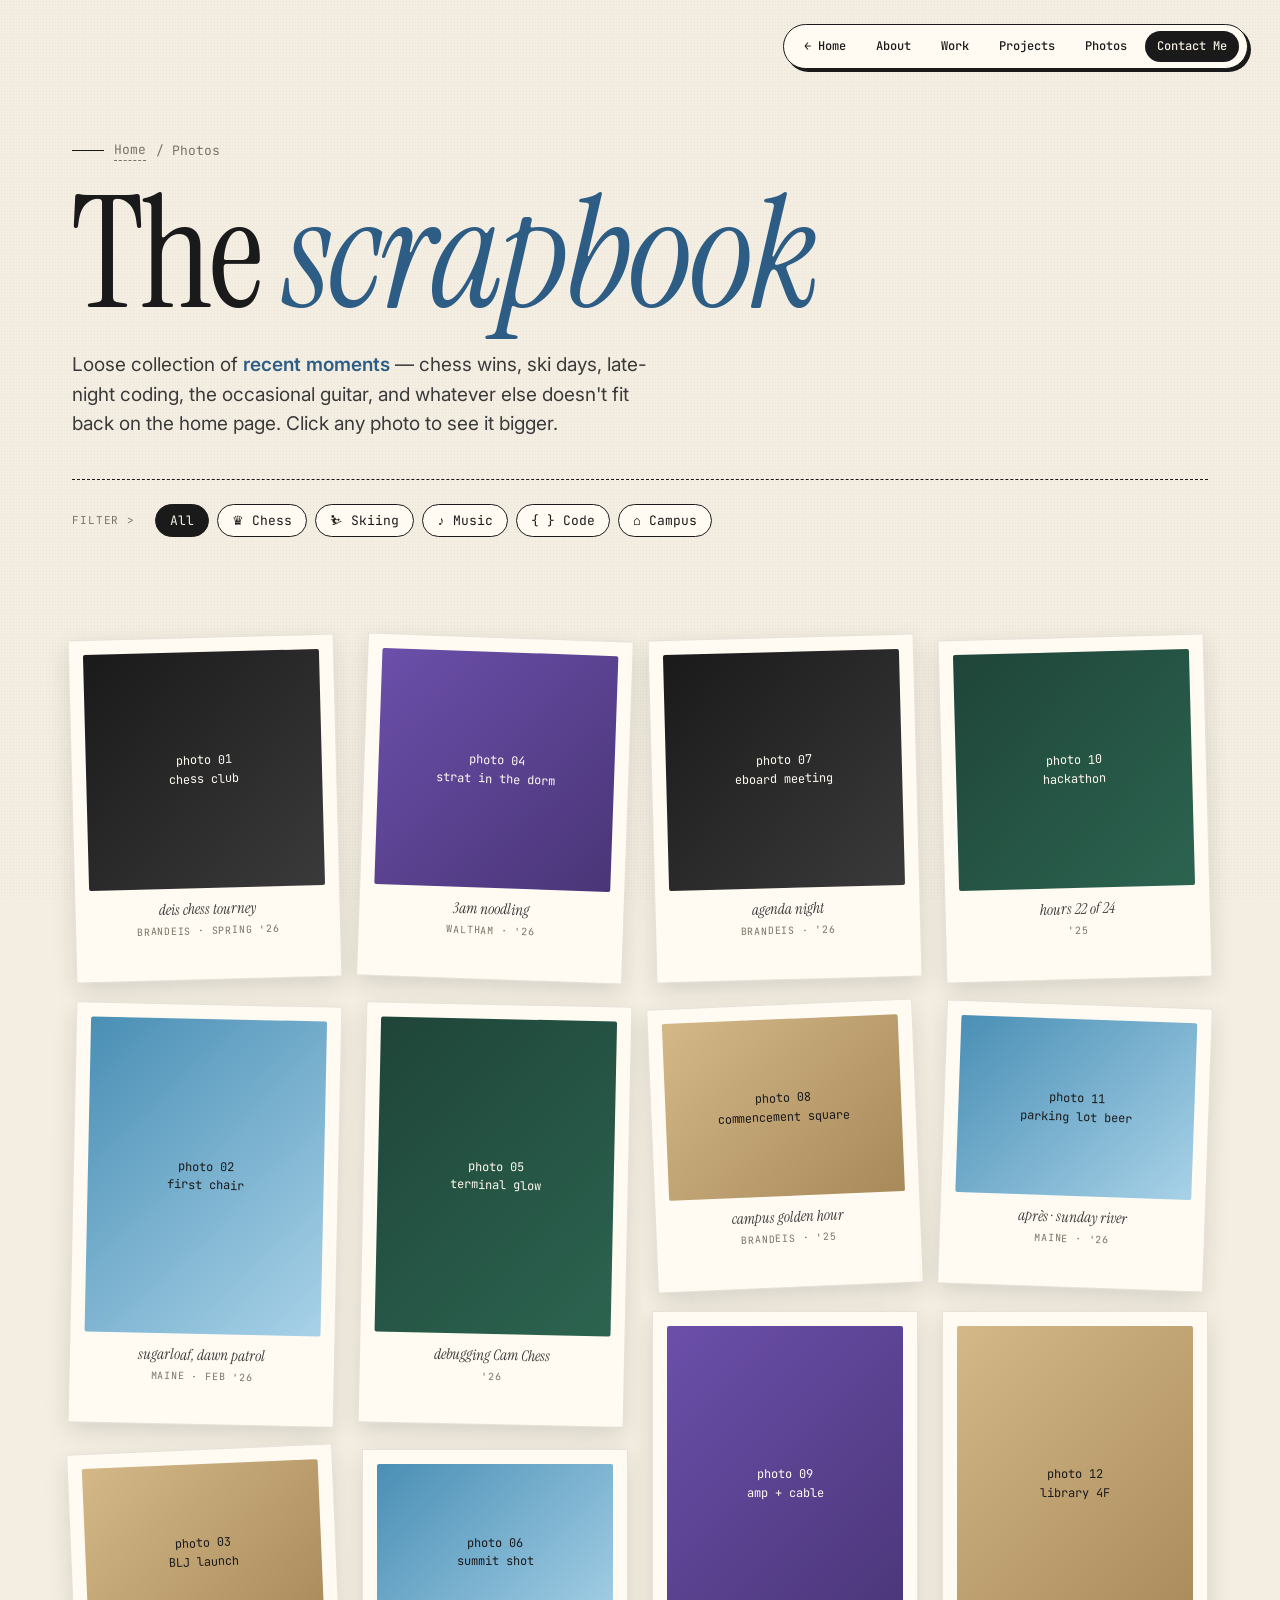
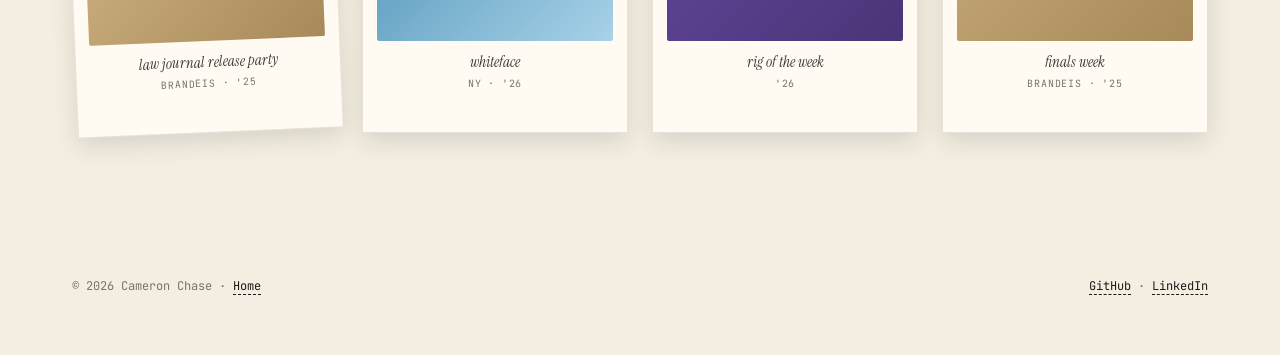
==== photos.html @ 425daadf "Background Changes" ====
<!DOCTYPE html>
<html lang="en">
<head>
<meta charset="UTF-8">
<meta name="viewport" content="width=device-width, initial-scale=1.0">
<title>Cameron Chase's Photos</title>
<meta name="description" content="A scrapbook of recent moments — chess, skiing, music, code, and campus life.">
<meta name="author" content="Cameron Chase">
<link rel="icon" type="image/x-icon" href="./images/favicon.ico">
<link rel="preconnect" href="https://fonts.googleapis.com">
<link rel="preconnect" href="https://fonts.gstatic.com" crossorigin>
<link href="https://fonts.googleapis.com/css2?family=Instrument+Serif:ital@0;1&family=Inter:wght@400;500;600;700&family=JetBrains+Mono:wght@400;500;600&display=swap" rel="stylesheet">
<style>
  :root{
    --cream:#F4EEE2;
    --cream-2:#EAE2D2;
    --ink:#1A1A1A;
    --ink-soft:#3a3a3a;
    --muted:#7a7368;
    --rust:#2D5D85;
    --rust-soft:#7AB5D8;
    --sky:#A8D2E8;
    --sky-soft:#D6EAF4;
    --sky-deep:#4A8FB5;
    --paper:#FFFBF2;
  }
  *{box-sizing:border-box;margin:0;padding:0}
  html{scroll-behavior:smooth}
  body{
    background:var(--cream);
    color:var(--ink);
    font-family:'Inter',system-ui,-apple-system,sans-serif;
    font-size:17px;line-height:1.55;
    overflow-x:hidden;min-height:100vh;
  }
  body::before{
    content:"";position:fixed;inset:0;pointer-events:none;z-index:0;
    background-image:radial-gradient(rgba(0,0,0,0.04) 1px,transparent 1px);
    background-size:3px 3px;mix-blend-mode:multiply;
  }
  .container{max-width:1200px;margin:0 auto;padding:0 32px;position:relative;z-index:1}

  /* ── NAV (matches home) ── */
  nav{
    position:fixed;top:24px;right:32px;z-index:50;
    display:flex;gap:6px;align-items:center;
    background:var(--paper);
    border:1.5px solid var(--ink);
    border-radius:999px;
    padding:6px 8px;
    box-shadow:3px 3px 0 var(--ink);
    font-family:'JetBrains Mono',monospace;
    font-size:12px;font-weight:500;
  }
  nav a{
    color:var(--ink);text-decoration:none;
    padding:6px 12px;border-radius:999px;
    transition:background .15s,color .15s;
  }
  nav a:hover{background:var(--cream-2)}
  nav a.active{background:var(--sky);color:var(--ink)}
  nav a.cta{background:var(--ink);color:var(--cream)}
  nav a.cta:hover{background:var(--rust);color:var(--paper)}
  @media (max-width:600px){
    nav{padding:4px 6px;font-size:11px}
    nav a{padding:6px 10px}
    nav a.hide-sm{display:none}
  }

  /* ── HERO ── */
  .hero{
    padding:140px 0 40px;position:relative;
  }
  .crumb{
    font-family:'JetBrains Mono',monospace;font-size:13px;
    color:var(--muted);margin-bottom:24px;
    display:flex;align-items:center;gap:10px;
  }
  .crumb::before{content:"";width:32px;height:1.5px;background:var(--ink)}
  .crumb a{color:var(--muted);text-decoration:none;border-bottom:1px dashed var(--muted)}
  .crumb a:hover{color:var(--rust);border-color:var(--rust)}

  h1.title{
    font-family:'Instrument Serif',serif;font-weight:400;
    font-size:clamp(64px,12vw,160px);line-height:.92;
    letter-spacing:-.02em;margin-bottom:24px;
  }
  h1.title em{font-style:italic;color:var(--rust)}
  h1.title .blue{color:var(--sky-deep);font-style:italic}

  .lede{
    font-size:19px;color:var(--ink-soft);
    max-width:600px;margin-bottom:40px;line-height:1.55;
  }
  .lede em{color:var(--rust);font-style:normal;font-weight:600}

  /* hand-drawn underline under "scrapbook" */
  .squiggle{
    position:absolute;width:280px;height:14px;color:var(--sky-deep);
    margin-top:-4px;display:block;opacity:.85;
  }

  /* ── FILTERS ── */
  .filters{
    display:flex;flex-wrap:wrap;gap:8px;
    padding:16px 0 60px;
    border-top:1px dashed var(--ink);
    margin-top:30px;padding-top:24px;
    align-items:center;
  }
  .filters .lbl{
    font-family:'JetBrains Mono',monospace;font-size:11px;
    color:var(--muted);text-transform:uppercase;letter-spacing:.08em;
    margin-right:12px;
  }
  .filter{
    font-family:'JetBrains Mono',monospace;font-size:13px;
    background:var(--paper);border:1.5px solid var(--ink);
    padding:7px 14px;border-radius:999px;
    cursor:pointer;color:var(--ink);
    transition:background .15s,color .15s,transform .1s;
  }
  .filter:hover{background:var(--cream-2)}
  .filter.active{background:var(--ink);color:var(--cream)}
  .filter[data-cat="chess"].active{background:var(--rust);border-color:var(--rust);color:var(--paper)}
  .filter[data-cat="ski"].active{background:var(--sky-deep);border-color:var(--sky-deep);color:var(--paper)}
  .filter[data-cat="music"].active{background:#6B4FAA;border-color:#6B4FAA;color:var(--paper)}
  .filter[data-cat="code"].active{background:#1F4538;border-color:#1F4538;color:var(--paper)}
  .filter[data-cat="campus"].active{background:#A8895A;border-color:#A8895A;color:var(--paper)}

  /* ── GALLERY ── */
  .gallery{
    column-count:4;column-gap:24px;
    padding:0 0 80px;
  }
  @media (max-width:1100px){.gallery{column-count:3}}
  @media (max-width:780px){.gallery{column-count:2}}
  @media (max-width:520px){.gallery{column-count:1}}

  .polaroid{
    background:var(--paper);
    padding:14px 14px 40px;
    border:1px solid rgba(0,0,0,.1);
    box-shadow:0 8px 24px rgba(0,0,0,.12);
    margin:0 0 24px;
    break-inside:avoid;
    position:relative;
    cursor:zoom-in;
    transition:transform .25s,box-shadow .25s,opacity .25s;
    display:inline-block;width:100%;
  }
  .polaroid:nth-child(3n+1){transform:rotate(-1.5deg)}
  .polaroid:nth-child(3n+2){transform:rotate(1.2deg)}
  .polaroid:nth-child(5n+3){transform:rotate(-2.4deg)}
  .polaroid:nth-child(7n+4){transform:rotate(2deg)}
  .polaroid:hover{transform:scale(1.04) rotate(0deg)!important;z-index:5;box-shadow:0 16px 40px rgba(0,0,0,.22)}

  .polaroid .ph{
    width:100%;display:flex;align-items:center;justify-content:center;
    color:var(--paper);
    font-family:'JetBrains Mono',monospace;font-size:12px;
    text-align:center;padding:14px;border-radius:2px;
  }
  /* placeholder gradients per category */
  .polaroid[data-cat="chess"] .ph{background:linear-gradient(135deg,#1a1a1a,#3a3a3a);}
  .polaroid[data-cat="ski"] .ph{background:linear-gradient(135deg,var(--sky-deep),var(--sky));color:var(--ink)}
  .polaroid[data-cat="music"] .ph{background:linear-gradient(135deg,#6B4FAA,#4A3577);}
  .polaroid[data-cat="code"] .ph{background:linear-gradient(135deg,#1F4538,#2c6450);}
  .polaroid[data-cat="campus"] .ph{background:linear-gradient(135deg,#D4B888,#A8895A);color:var(--ink)}

  /* aspect ratios mixed for variety */
  .polaroid.tall .ph{aspect-ratio:3/4}
  .polaroid.square .ph{aspect-ratio:1/1}
  .polaroid.wide .ph{aspect-ratio:4/3}

  .polaroid .caption{
    font-family:'Instrument Serif',serif;font-style:italic;
    font-size:15px;text-align:center;margin-top:10px;color:var(--ink-soft);
  }
  .polaroid .meta{
    font-family:'JetBrains Mono',monospace;font-size:10px;
    color:var(--muted);text-align:center;margin-top:2px;
    text-transform:uppercase;letter-spacing:.08em;
  }
  .polaroid.hidden{display:none}

  /* ── LIGHTBOX ── */
  .lightbox{
    position:fixed;inset:0;background:rgba(20,20,20,.85);
    display:none;align-items:center;justify-content:center;
    z-index:100;padding:40px;cursor:zoom-out;
    backdrop-filter:blur(6px);
  }
  .lightbox.show{display:flex}
  .lightbox .frame{
    background:var(--paper);
    padding:24px 24px 60px;
    max-width:680px;width:100%;
    box-shadow:0 24px 80px rgba(0,0,0,.5);
    transform:rotate(-1deg);
    animation:pop .25s ease-out;
  }
  @keyframes pop{from{transform:rotate(-3deg) scale(.8);opacity:0}to{transform:rotate(-1deg) scale(1);opacity:1}}
  .lightbox .ph{
    width:100%;aspect-ratio:4/3;
    display:flex;align-items:center;justify-content:center;
    color:var(--paper);font-family:'JetBrains Mono',monospace;
    font-size:14px;text-align:center;
  }
  .lightbox .caption{
    font-family:'Instrument Serif',serif;font-style:italic;
    font-size:22px;text-align:center;margin-top:18px;color:var(--ink);
  }
  .lightbox .close{
    position:fixed;top:24px;right:32px;
    background:var(--paper);color:var(--ink);
    border:1.5px solid var(--ink);border-radius:999px;
    width:44px;height:44px;display:flex;align-items:center;justify-content:center;
    cursor:pointer;font-size:18px;
  }

  /* ── EMPTY STATE ── */
  .empty{
    text-align:center;padding:80px 20px;color:var(--muted);
    font-family:'JetBrains Mono',monospace;font-size:14px;
    display:none;
  }
  .empty.show{display:block}

  /* ── FOOTER ── */
  footer{
    padding:40px 0 60px;
    font-family:'JetBrains Mono',monospace;
    font-size:12px;color:var(--muted);
  }
  footer .row{display:flex;justify-content:space-between;flex-wrap:wrap;gap:20px}
  footer a{color:var(--ink);text-decoration:none;border-bottom:1px dashed var(--ink)}
  footer a:hover{color:var(--rust);border-color:var(--rust)}
</style>
</head>
<body>

<nav>
  <a href="index.html" class="hide-sm">← Home</a>
  <a href="#about" class="hide-sm">About</a>
  <a href="#work" class="hide-sm">Work</a>
  <a href="#projects">Projects</a>
  <a href="photos.html" class="hide-sm">Photos</a>
  <a href="#contact" class="cta">Contact Me</a>
</nav>

<header class="hero">
  <div class="container">
    <div class="crumb"><a href="index.html">Home</a> / Photos</div>
    <h1 class="title">
      The <em>scrapbook</em>
    </h1>
    <p class="lede">
      Loose collection of <em>recent moments</em> — chess wins, ski days,
      late-night coding, the occasional guitar, and whatever else doesn't fit
      back on the home page. Click any photo to see it bigger.
    </p>

    <div class="filters">
      <span class="lbl">Filter ></span>
      <button class="filter active" data-cat="all">All</button>
      <button class="filter" data-cat="chess">♛ Chess</button>
      <button class="filter" data-cat="ski">⛷ Skiing</button>
      <button class="filter" data-cat="music">♪ Music</button>
      <button class="filter" data-cat="code">{ } Code</button>
      <button class="filter" data-cat="campus">⌂ Campus</button>
    </div>
  </div>
</header>

<div class="container">
  <div class="gallery" id="gallery">
    <!-- placeholder polaroids — swap .ph divs for <img src="..."> when you have real photos -->
    <figure class="polaroid square" data-cat="chess">
      <div class="ph">photo 01<br>chess club</div>
      <div class="caption">deis chess tourney</div>
      <div class="meta">brandeis · spring '26</div>
    </figure>
    <figure class="polaroid tall" data-cat="ski">
      <div class="ph">photo 02<br>first chair</div>
      <div class="caption">sugarloaf, dawn patrol</div>
      <div class="meta">maine · feb '26</div>
    </figure>
    <figure class="polaroid wide" data-cat="campus">
      <div class="ph">photo 03<br>BLJ launch</div>
      <div class="caption">law journal release party</div>
      <div class="meta">brandeis · '25</div>
    </figure>
    <figure class="polaroid square" data-cat="music">
      <div class="ph">photo 04<br>strat in the dorm</div>
      <div class="caption">3am noodling</div>
      <div class="meta">waltham · '26</div>
    </figure>
    <figure class="polaroid tall" data-cat="code">
      <div class="ph">photo 05<br>terminal glow</div>
      <div class="caption">debugging Cam Chess</div>
      <div class="meta">'26</div>
    </figure>
    <figure class="polaroid wide" data-cat="ski">
      <div class="ph">photo 06<br>summit shot</div>
      <div class="caption">whiteface</div>
      <div class="meta">NY · '26</div>
    </figure>
    <figure class="polaroid square" data-cat="chess">
      <div class="ph">photo 07<br>eboard meeting</div>
      <div class="caption">agenda night</div>
      <div class="meta">brandeis · '26</div>
    </figure>
    <figure class="polaroid wide" data-cat="campus">
      <div class="ph">photo 08<br>commencement square</div>
      <div class="caption">campus golden hour</div>
      <div class="meta">brandeis · '25</div>
    </figure>
    <figure class="polaroid tall" data-cat="music">
      <div class="ph">photo 09<br>amp + cable</div>
      <div class="caption">rig of the week</div>
      <div class="meta">'26</div>
    </figure>
    <figure class="polaroid square" data-cat="code">
      <div class="ph">photo 10<br>hackathon</div>
      <div class="caption">hours 22 of 24</div>
      <div class="meta">'25</div>
    </figure>
    <figure class="polaroid wide" data-cat="ski">
      <div class="ph">photo 11<br>parking lot beer</div>
      <div class="caption">après · sunday river</div>
      <div class="meta">maine · '26</div>
    </figure>
    <figure class="polaroid tall" data-cat="campus">
      <div class="ph">photo 12<br>library 4F</div>
      <div class="caption">finals week</div>
      <div class="meta">brandeis · '25</div>
    </figure>
  </div>

  <div class="empty" id="empty">no photos in this filter — yet.</div>
</div>

<div class="lightbox" id="lightbox">
  <div class="frame" id="frame">
    <div class="ph" id="lb-ph"></div>
    <div class="caption" id="lb-cap"></div>
  </div>
  <div class="close" id="close">×</div>
</div>

<footer>
  <div class="container row">
    <span>© 2026 Cameron Chase · <a href="index.html">Home</a></span>
    <span><a href="https://github.com/cameronschase">GitHub</a> · <a href="https://www.linkedin.com/in/cameronschase/">LinkedIn</a></span>
  </div>
</footer>

<script>
  // ── Filter ──
  const filters = document.querySelectorAll('.filter');
  const items = document.querySelectorAll('.polaroid');
  const empty = document.getElementById('empty');

  filters.forEach(btn => {
    btn.addEventListener('click', () => {
      filters.forEach(b => b.classList.remove('active'));
      btn.classList.add('active');
      const cat = btn.dataset.cat;
      let visible = 0;
      items.forEach(it => {
        const show = (cat === 'all' || it.dataset.cat === cat);
        it.classList.toggle('hidden', !show);
        if (show) visible++;
      });
      empty.classList.toggle('show', visible === 0);
    });
  });

  // ── Lightbox ──
  const lb   = document.getElementById('lightbox');
  const lbPh = document.getElementById('lb-ph');
  const lbCap= document.getElementById('lb-cap');
  const close= document.getElementById('close');

  items.forEach(it => {
    it.addEventListener('click', () => {
      const ph  = it.querySelector('.ph');
      const cap = it.querySelector('.caption').textContent;
      const cat = it.dataset.cat;
      // copy the placeholder visual into the lightbox
      lbPh.innerHTML = ph.innerHTML;
      lbPh.style.background = getComputedStyle(ph).background;
      lbPh.style.color      = getComputedStyle(ph).color;
      lbCap.textContent = cap;
      lb.classList.add('show');
    });
  });

  function closeLb(){ lb.classList.remove('show'); }
  lb.addEventListener('click', closeLb);
  close.addEventListener('click', closeLb);
  document.addEventListener('keydown', e => { if (e.key === 'Escape') closeLb(); });
</script>
</body>
</html>
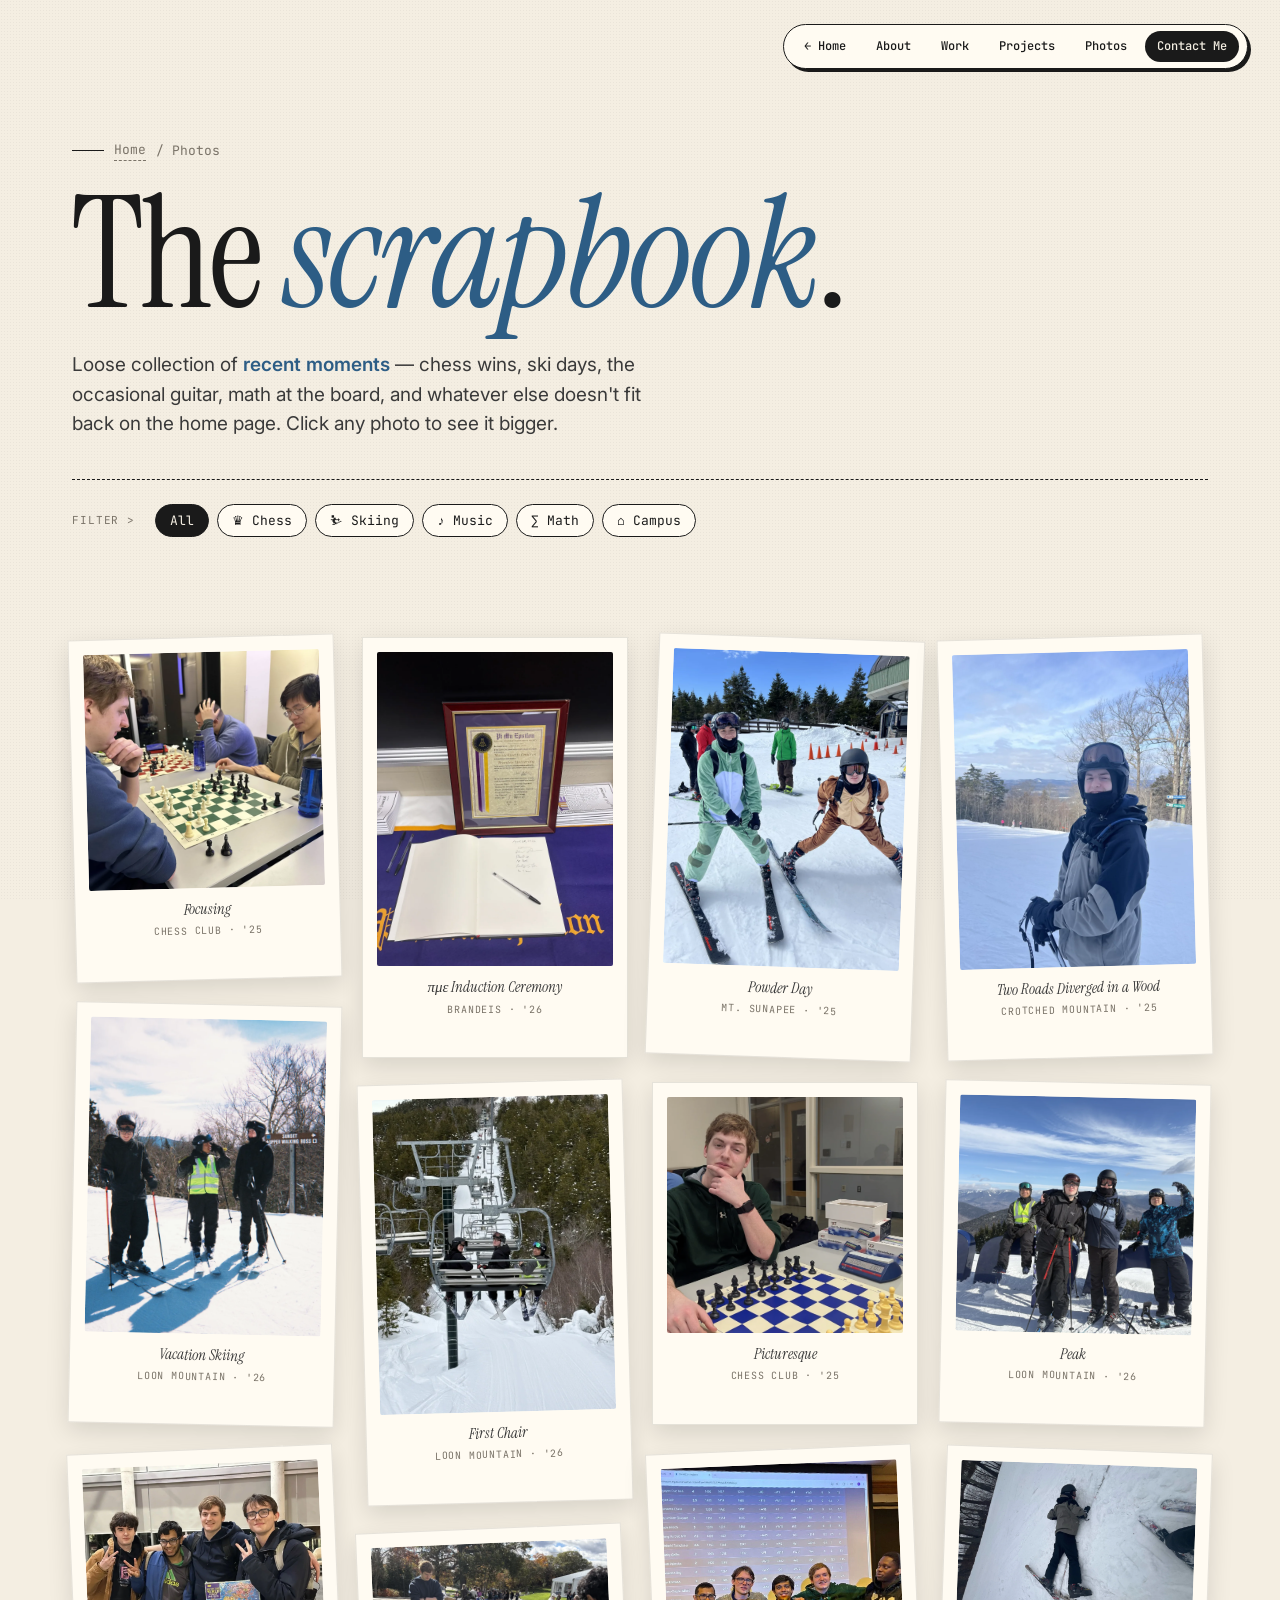
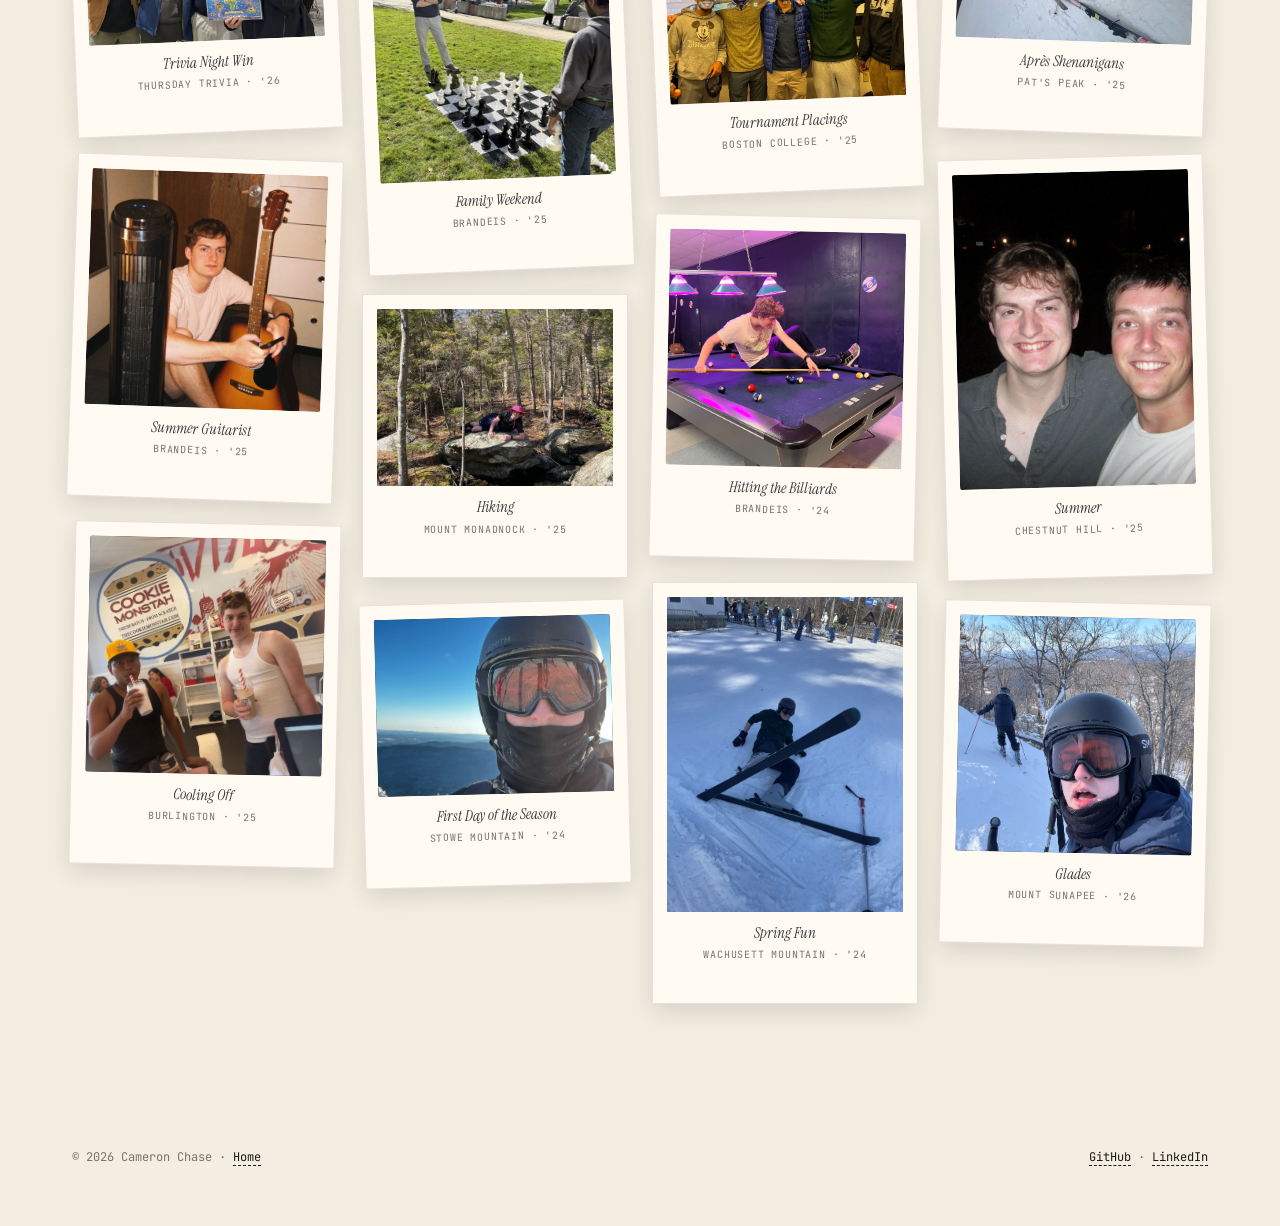
==== commit e67691a4: "Picture Book" ====
--- a/photos.html
+++ b/photos.html
@@ -4,244 +4,18 @@
 <meta charset="UTF-8">
 <meta name="viewport" content="width=device-width, initial-scale=1.0">
 <title>Cameron Chase's Photos</title>
-<meta name="description" content="A scrapbook of recent moments — chess, skiing, music, code, and campus life.">
+<meta name="description" content="A scrapbook of recent moments — chess, skiing, music, math, and campus life.">
 <meta name="author" content="Cameron Chase">
 <link rel="icon" type="image/x-icon" href="./images/favicon.ico">
 <link rel="preconnect" href="https://fonts.googleapis.com">
 <link rel="preconnect" href="https://fonts.gstatic.com" crossorigin>
 <link href="https://fonts.googleapis.com/css2?family=Instrument+Serif:ital@0;1&family=Inter:wght@400;500;600;700&family=JetBrains+Mono:wght@400;500;600&display=swap" rel="stylesheet">
-<style>
-  :root{
-    --cream:#F4EEE2;
-    --cream-2:#EAE2D2;
-    --ink:#1A1A1A;
-    --ink-soft:#3a3a3a;
-    --muted:#7a7368;
-    --rust:#2D5D85;
-    --rust-soft:#7AB5D8;
-    --sky:#A8D2E8;
-    --sky-soft:#D6EAF4;
-    --sky-deep:#4A8FB5;
-    --paper:#FFFBF2;
-  }
-  *{box-sizing:border-box;margin:0;padding:0}
-  html{scroll-behavior:smooth}
-  body{
-    background:var(--cream);
-    color:var(--ink);
-    font-family:'Inter',system-ui,-apple-system,sans-serif;
-    font-size:17px;line-height:1.55;
-    overflow-x:hidden;min-height:100vh;
-  }
-  body::before{
-    content:"";position:fixed;inset:0;pointer-events:none;z-index:0;
-    background-image:radial-gradient(rgba(0,0,0,0.04) 1px,transparent 1px);
-    background-size:3px 3px;mix-blend-mode:multiply;
-  }
-  .container{max-width:1200px;margin:0 auto;padding:0 32px;position:relative;z-index:1}
-
-  /* ── NAV (matches home) ── */
-  nav{
-    position:fixed;top:24px;right:32px;z-index:50;
-    display:flex;gap:6px;align-items:center;
-    background:var(--paper);
-    border:1.5px solid var(--ink);
-    border-radius:999px;
-    padding:6px 8px;
-    box-shadow:3px 3px 0 var(--ink);
-    font-family:'JetBrains Mono',monospace;
-    font-size:12px;font-weight:500;
-  }
-  nav a{
-    color:var(--ink);text-decoration:none;
-    padding:6px 12px;border-radius:999px;
-    transition:background .15s,color .15s;
-  }
-  nav a:hover{background:var(--cream-2)}
-  nav a.active{background:var(--sky);color:var(--ink)}
-  nav a.cta{background:var(--ink);color:var(--cream)}
-  nav a.cta:hover{background:var(--rust);color:var(--paper)}
-  @media (max-width:600px){
-    nav{padding:4px 6px;font-size:11px}
-    nav a{padding:6px 10px}
-    nav a.hide-sm{display:none}
-  }
-
-  /* ── HERO ── */
-  .hero{
-    padding:140px 0 40px;position:relative;
-  }
-  .crumb{
-    font-family:'JetBrains Mono',monospace;font-size:13px;
-    color:var(--muted);margin-bottom:24px;
-    display:flex;align-items:center;gap:10px;
-  }
-  .crumb::before{content:"";width:32px;height:1.5px;background:var(--ink)}
-  .crumb a{color:var(--muted);text-decoration:none;border-bottom:1px dashed var(--muted)}
-  .crumb a:hover{color:var(--rust);border-color:var(--rust)}
-
-  h1.title{
-    font-family:'Instrument Serif',serif;font-weight:400;
-    font-size:clamp(64px,12vw,160px);line-height:.92;
-    letter-spacing:-.02em;margin-bottom:24px;
-  }
-  h1.title em{font-style:italic;color:var(--rust)}
-  h1.title .blue{color:var(--sky-deep);font-style:italic}
-
-  .lede{
-    font-size:19px;color:var(--ink-soft);
-    max-width:600px;margin-bottom:40px;line-height:1.55;
-  }
-  .lede em{color:var(--rust);font-style:normal;font-weight:600}
-
-  /* hand-drawn underline under "scrapbook" */
-  .squiggle{
-    position:absolute;width:280px;height:14px;color:var(--sky-deep);
-    margin-top:-4px;display:block;opacity:.85;
-  }
-
-  /* ── FILTERS ── */
-  .filters{
-    display:flex;flex-wrap:wrap;gap:8px;
-    padding:16px 0 60px;
-    border-top:1px dashed var(--ink);
-    margin-top:30px;padding-top:24px;
-    align-items:center;
-  }
-  .filters .lbl{
-    font-family:'JetBrains Mono',monospace;font-size:11px;
-    color:var(--muted);text-transform:uppercase;letter-spacing:.08em;
-    margin-right:12px;
-  }
-  .filter{
-    font-family:'JetBrains Mono',monospace;font-size:13px;
-    background:var(--paper);border:1.5px solid var(--ink);
-    padding:7px 14px;border-radius:999px;
-    cursor:pointer;color:var(--ink);
-    transition:background .15s,color .15s,transform .1s;
-  }
-  .filter:hover{background:var(--cream-2)}
-  .filter.active{background:var(--ink);color:var(--cream)}
-  .filter[data-cat="chess"].active{background:var(--rust);border-color:var(--rust);color:var(--paper)}
-  .filter[data-cat="ski"].active{background:var(--sky-deep);border-color:var(--sky-deep);color:var(--paper)}
-  .filter[data-cat="music"].active{background:#6B4FAA;border-color:#6B4FAA;color:var(--paper)}
-  .filter[data-cat="code"].active{background:#1F4538;border-color:#1F4538;color:var(--paper)}
-  .filter[data-cat="campus"].active{background:#A8895A;border-color:#A8895A;color:var(--paper)}
-
-  /* ── GALLERY ── */
-  .gallery{
-    column-count:4;column-gap:24px;
-    padding:0 0 80px;
-  }
-  @media (max-width:1100px){.gallery{column-count:3}}
-  @media (max-width:780px){.gallery{column-count:2}}
-  @media (max-width:520px){.gallery{column-count:1}}
-
-  .polaroid{
-    background:var(--paper);
-    padding:14px 14px 40px;
-    border:1px solid rgba(0,0,0,.1);
-    box-shadow:0 8px 24px rgba(0,0,0,.12);
-    margin:0 0 24px;
-    break-inside:avoid;
-    position:relative;
-    cursor:zoom-in;
-    transition:transform .25s,box-shadow .25s,opacity .25s;
-    display:inline-block;width:100%;
-  }
-  .polaroid:nth-child(3n+1){transform:rotate(-1.5deg)}
-  .polaroid:nth-child(3n+2){transform:rotate(1.2deg)}
-  .polaroid:nth-child(5n+3){transform:rotate(-2.4deg)}
-  .polaroid:nth-child(7n+4){transform:rotate(2deg)}
-  .polaroid:hover{transform:scale(1.04) rotate(0deg)!important;z-index:5;box-shadow:0 16px 40px rgba(0,0,0,.22)}
-
-  .polaroid .ph{
-    width:100%;display:flex;align-items:center;justify-content:center;
-    color:var(--paper);
-    font-family:'JetBrains Mono',monospace;font-size:12px;
-    text-align:center;padding:14px;border-radius:2px;
-  }
-  /* placeholder gradients per category */
-  .polaroid[data-cat="chess"] .ph{background:linear-gradient(135deg,#1a1a1a,#3a3a3a);}
-  .polaroid[data-cat="ski"] .ph{background:linear-gradient(135deg,var(--sky-deep),var(--sky));color:var(--ink)}
-  .polaroid[data-cat="music"] .ph{background:linear-gradient(135deg,#6B4FAA,#4A3577);}
-  .polaroid[data-cat="code"] .ph{background:linear-gradient(135deg,#1F4538,#2c6450);}
-  .polaroid[data-cat="campus"] .ph{background:linear-gradient(135deg,#D4B888,#A8895A);color:var(--ink)}
-
-  /* aspect ratios mixed for variety */
-  .polaroid.tall .ph{aspect-ratio:3/4}
-  .polaroid.square .ph{aspect-ratio:1/1}
-  .polaroid.wide .ph{aspect-ratio:4/3}
-
-  .polaroid .caption{
-    font-family:'Instrument Serif',serif;font-style:italic;
-    font-size:15px;text-align:center;margin-top:10px;color:var(--ink-soft);
-  }
-  .polaroid .meta{
-    font-family:'JetBrains Mono',monospace;font-size:10px;
-    color:var(--muted);text-align:center;margin-top:2px;
-    text-transform:uppercase;letter-spacing:.08em;
-  }
-  .polaroid.hidden{display:none}
-
-  /* ── LIGHTBOX ── */
-  .lightbox{
-    position:fixed;inset:0;background:rgba(20,20,20,.85);
-    display:none;align-items:center;justify-content:center;
-    z-index:100;padding:40px;cursor:zoom-out;
-    backdrop-filter:blur(6px);
-  }
-  .lightbox.show{display:flex}
-  .lightbox .frame{
-    background:var(--paper);
-    padding:24px 24px 60px;
-    max-width:680px;width:100%;
-    box-shadow:0 24px 80px rgba(0,0,0,.5);
-    transform:rotate(-1deg);
-    animation:pop .25s ease-out;
-  }
-  @keyframes pop{from{transform:rotate(-3deg) scale(.8);opacity:0}to{transform:rotate(-1deg) scale(1);opacity:1}}
-  .lightbox .ph{
-    width:100%;aspect-ratio:4/3;
-    display:flex;align-items:center;justify-content:center;
-    color:var(--paper);font-family:'JetBrains Mono',monospace;
-    font-size:14px;text-align:center;
-  }
-  .lightbox .caption{
-    font-family:'Instrument Serif',serif;font-style:italic;
-    font-size:22px;text-align:center;margin-top:18px;color:var(--ink);
-  }
-  .lightbox .close{
-    position:fixed;top:24px;right:32px;
-    background:var(--paper);color:var(--ink);
-    border:1.5px solid var(--ink);border-radius:999px;
-    width:44px;height:44px;display:flex;align-items:center;justify-content:center;
-    cursor:pointer;font-size:18px;
-  }
-
-  /* ── EMPTY STATE ── */
-  .empty{
-    text-align:center;padding:80px 20px;color:var(--muted);
-    font-family:'JetBrains Mono',monospace;font-size:14px;
-    display:none;
-  }
-  .empty.show{display:block}
-
-  /* ── FOOTER ── */
-  footer{
-    padding:40px 0 60px;
-    font-family:'JetBrains Mono',monospace;
-    font-size:12px;color:var(--muted);
-  }
-  footer .row{display:flex;justify-content:space-between;flex-wrap:wrap;gap:20px}
-  footer a{color:var(--ink);text-decoration:none;border-bottom:1px dashed var(--ink)}
-  footer a:hover{color:var(--rust);border-color:var(--rust)}
-</style>
+<link rel="stylesheet" href="photos.css">
 </head>
 <body>
 
 <nav>
-  <a href="index.html" class="hide-sm">← Home</a>
+  <a href="index.html" class="hide-sm">&larr; Home</a>
   <a href="#about" class="hide-sm">About</a>
   <a href="#work" class="hide-sm">Work</a>
   <a href="#projects">Projects</a>
@@ -253,154 +27,147 @@
   <div class="container">
     <div class="crumb"><a href="index.html">Home</a> / Photos</div>
     <h1 class="title">
-      The <em>scrapbook</em>
+      The <em>scrapbook</em>.
     </h1>
     <p class="lede">
       Loose collection of <em>recent moments</em> — chess wins, ski days,
-      late-night coding, the occasional guitar, and whatever else doesn't fit
+      the occasional guitar, math at the board, and whatever else doesn't fit
       back on the home page. Click any photo to see it bigger.
     </p>
 
     <div class="filters">
       <span class="lbl">Filter ></span>
       <button class="filter active" data-cat="all">All</button>
-      <button class="filter" data-cat="chess">♛ Chess</button>
-      <button class="filter" data-cat="ski">⛷ Skiing</button>
-      <button class="filter" data-cat="music">♪ Music</button>
-      <button class="filter" data-cat="code">{ } Code</button>
-      <button class="filter" data-cat="campus">⌂ Campus</button>
+      <button class="filter" data-cat="chess">&#9819; Chess</button>
+      <button class="filter" data-cat="ski">&#9975; Skiing</button>
+      <button class="filter" data-cat="music">&#9834; Music</button>
+      <button class="filter" data-cat="math">&sum; Math</button>
+      <button class="filter" data-cat="campus">&#8962; Campus</button>
     </div>
   </div>
 </header>
 
 <div class="container">
   <div class="gallery" id="gallery">
-    <!-- placeholder polaroids — swap .ph divs for <img src="..."> when you have real photos -->
     <figure class="polaroid square" data-cat="chess">
-      <div class="ph">photo 01<br>chess club</div>
-      <div class="caption">deis chess tourney</div>
-      <div class="meta">brandeis · spring '26</div>
+      <img class="ph" src="images/Chess 1.webp" alt="Chess tournament" loading="lazy">
+      <div class="caption">Focusing</div>
+      <div class="meta">Chess Club &middot; '25</div>
     </figure>
     <figure class="polaroid tall" data-cat="ski">
-      <div class="ph">photo 02<br>first chair</div>
-      <div class="caption">sugarloaf, dawn patrol</div>
-      <div class="meta">maine · feb '26</div>
+      <img class="ph" src="images/Ski 1.webp" alt="Skiing" loading="lazy">
+      <div class="caption">Vacation Skiing</div>
+      <div class="meta">Loon Mountain &middot; '26</div>
     </figure>
     <figure class="polaroid wide" data-cat="campus">
-      <div class="ph">photo 03<br>BLJ launch</div>
-      <div class="caption">law journal release party</div>
-      <div class="meta">brandeis · '25</div>
+      <img class="ph" src="images/Trivia 1.webp" alt="Trivia Night" loading="lazy">
+      <div class="caption">Trivia Night Win</div>
+      <div class="meta">Thursday Trivia · '26</div>
     </figure>
     <figure class="polaroid square" data-cat="music">
-      <div class="ph">photo 04<br>strat in the dorm</div>
-      <div class="caption">3am noodling</div>
-      <div class="meta">waltham · '26</div>
+      <img class="ph" src="images/Guitar 1.webp" alt="Guitar" loading="lazy">
+      <div class="caption">Summer Guitarist</div>
+      <div class="meta">Brandeis · '25</div>
     </figure>
-    <figure class="polaroid tall" data-cat="code">
-      <div class="ph">photo 05<br>terminal glow</div>
-      <div class="caption">debugging Cam Chess</div>
-      <div class="meta">'26</div>
+    <figure class="polaroid square">
+      <img class="ph" src="images/Summer 2.webp" alt="Ice Cream" loading="lazy">
+      <div class="caption">Cooling Off</div>
+      <div class="meta">Burlington · '25</div>
+    </figure>
+    <figure class="polaroid tall" data-cat="math">
+      <img class="ph" src="images/Math 1.webp" alt="Math at the board" loading="lazy">
+      <div class="caption">&pi;&mu;&epsilon; Induction Ceremony</div>
+      <div class="meta">Brandeis · '26</div>
+    </figure>
+    <figure class="polaroid tall" data-cat="ski">
+      <img class="ph" src="images/Ski 2.webp" alt="Skiing" loading="lazy">
+      <div class="caption">First Chair</div>
+      <div class="meta">Loon Mountain &middot; '26</div>
+    </figure>
+    <figure class="polaroid square" data-cat="chess">
+      <img class="ph" src="images/Chess 2.webp" alt="Chess" loading="lazy">
+      <div class="caption">Family Weekend</div>
+      <div class="meta">Brandeis · '25</div>
+    </figure>
+    <figure class="polaroid wide">
+      <img class="ph" src="images/Hike 1.webp" alt="Hike" loading="lazy">
+      <div class="caption">Hiking</div>
+      <div class="meta">Mount Monadnock &middot; '25</div>
     </figure>
     <figure class="polaroid wide" data-cat="ski">
-      <div class="ph">photo 06<br>summit shot</div>
-      <div class="caption">whiteface</div>
-      <div class="meta">NY · '26</div>
+      <img class="ph" src="images/Ski 8.webp" alt="Skiing" loading="lazy">
+      <div class="caption">First Day of the Season</div>
+      <div class="meta">Stowe Mountain &middot; '24</div>
+    </figure>
+    <figure class="polaroid tall" data-cat="ski">
+      <img class="ph" src="images/Ski 3.webp" alt="Skiing" loading="lazy">
+      <div class="caption">Powder Day</div>
+      <div class="meta">Mt. Sunapee &middot; '25</div>
     </figure>
     <figure class="polaroid square" data-cat="chess">
-      <div class="ph">photo 07<br>eboard meeting</div>
-      <div class="caption">agenda night</div>
-      <div class="meta">brandeis · '26</div>
+      <img class="ph" src="images/Chess 3.webp" alt="Chess" loading="lazy">
+      <div class="caption">Picturesque</div>
+      <div class="meta">Chess Club &middot; '25</div>
     </figure>
-    <figure class="polaroid wide" data-cat="campus">
-      <div class="ph">photo 08<br>commencement square</div>
-      <div class="caption">campus golden hour</div>
-      <div class="meta">brandeis · '25</div>
+    <figure class="polaroid square" data-cat="chess">
+      <img class="ph" src="images/Chess 4.webp" alt="Chess" loading="lazy">
+      <div class="caption">Tournament Placings</div>
+      <div class="meta">Boston College &middot; '25</div>
     </figure>
-    <figure class="polaroid tall" data-cat="music">
-      <div class="ph">photo 09<br>amp + cable</div>
-      <div class="caption">rig of the week</div>
-      <div class="meta">'26</div>
+    <figure class="polaroid square" data-cat="campus">
+      <img class="ph" src="images/Pool 1.webp" alt="pool" loading="lazy">
+      <div class="caption">Hitting the Billiards</div>
+      <div class="meta">Brandeis &middot; '24</div>
     </figure>
-    <figure class="polaroid square" data-cat="code">
-      <div class="ph">photo 10<br>hackathon</div>
-      <div class="caption">hours 22 of 24</div>
-      <div class="meta">'25</div>
+    <figure class="polaroid tall" data-cat="ski">
+      <img class="ph" src="images/Ski 4.webp" alt="Skiing" loading="lazy">
+      <div class="caption">Spring Fun</div>
+      <div class="meta">Wachusett Mountain &middot; '24</div>
+    </figure>
+    <figure class="polaroid tall" data-cat="ski">
+      <img class="ph" src="images/Ski 5.webp" alt="Skiing" loading="lazy">
+      <div class="caption">Two Roads Diverged in a Wood</div>
+      <div class="meta">Crotched Mountain &middot; '25</div>
+    </figure>
+    <figure class="polaroid square" data-cat="ski">
+      <img class="ph" src="images/Ski 6.webp" alt="Skiing" loading="lazy">
+      <div class="caption">Peak</div>
+      <div class="meta">Loon Mountain &middot; '26</div>
     </figure>
     <figure class="polaroid wide" data-cat="ski">
-      <div class="ph">photo 11<br>parking lot beer</div>
-      <div class="caption">après · sunday river</div>
-      <div class="meta">maine · '26</div>
+      <img class="ph" src="images/Ski 7.webp" alt="Skiing" loading="lazy">
+      <div class="caption">Après Shenanigans</div>
+      <div class="meta">Pat's Peak &middot; '25</div>
     </figure>
-    <figure class="polaroid tall" data-cat="campus">
-      <div class="ph">photo 12<br>library 4F</div>
-      <div class="caption">finals week</div>
-      <div class="meta">brandeis · '25</div>
+    <figure class="polaroid tall">
+      <img class="ph" src="images/Summer 1.webp" alt="Summer" loading="lazy">
+      <div class="caption">Summer</div>
+      <div class="meta">Chestnut Hill &middot; '25</div>
+    </figure>
+    <figure class="polaroid square" data-cat="ski">
+      <img class="ph" src="images/Ski 9.webp" alt="Skiing" loading="lazy">
+      <div class="caption">Glades</div>
+      <div class="meta">Mount Sunapee &middot; '26</div>
     </figure>
   </div>
-
   <div class="empty" id="empty">no photos in this filter — yet.</div>
 </div>
 
 <div class="lightbox" id="lightbox">
   <div class="frame" id="frame">
-    <div class="ph" id="lb-ph"></div>
+    <img class="ph" id="lb-ph" alt="">
     <div class="caption" id="lb-cap"></div>
   </div>
-  <div class="close" id="close">×</div>
+  <div class="close" id="close">&times;</div>
 </div>
 
 <footer>
   <div class="container row">
-    <span>© 2026 Cameron Chase · <a href="index.html">Home</a></span>
+    <span>&copy; 2026 Cameron Chase · <a href="index.html">Home</a></span>
     <span><a href="https://github.com/cameronschase">GitHub</a> · <a href="https://www.linkedin.com/in/cameronschase/">LinkedIn</a></span>
   </div>
 </footer>
 
-<script>
-  // ── Filter ──
-  const filters = document.querySelectorAll('.filter');
-  const items = document.querySelectorAll('.polaroid');
-  const empty = document.getElementById('empty');
-
-  filters.forEach(btn => {
-    btn.addEventListener('click', () => {
-      filters.forEach(b => b.classList.remove('active'));
-      btn.classList.add('active');
-      const cat = btn.dataset.cat;
-      let visible = 0;
-      items.forEach(it => {
-        const show = (cat === 'all' || it.dataset.cat === cat);
-        it.classList.toggle('hidden', !show);
-        if (show) visible++;
-      });
-      empty.classList.toggle('show', visible === 0);
-    });
-  });
-
-  // ── Lightbox ──
-  const lb   = document.getElementById('lightbox');
-  const lbPh = document.getElementById('lb-ph');
-  const lbCap= document.getElementById('lb-cap');
-  const close= document.getElementById('close');
-
-  items.forEach(it => {
-    it.addEventListener('click', () => {
-      const ph  = it.querySelector('.ph');
-      const cap = it.querySelector('.caption').textContent;
-      const cat = it.dataset.cat;
-      // copy the placeholder visual into the lightbox
-      lbPh.innerHTML = ph.innerHTML;
-      lbPh.style.background = getComputedStyle(ph).background;
-      lbPh.style.color      = getComputedStyle(ph).color;
-      lbCap.textContent = cap;
-      lb.classList.add('show');
-    });
-  });
-
-  function closeLb(){ lb.classList.remove('show'); }
-  lb.addEventListener('click', closeLb);
-  close.addEventListener('click', closeLb);
-  document.addEventListener('keydown', e => { if (e.key === 'Escape') closeLb(); });
-</script>
+<script src="photos.js"></script>
 </body>
 </html>
--- a/photos.css
+++ b/photos.css
@@ -0,0 +1,218 @@
+:root{
+  --cream:#F4EEE2;
+  --cream-2:#EAE2D2;
+  --ink:#1A1A1A;
+  --ink-soft:#3a3a3a;
+  --muted:#7a7368;
+  --rust:#2D5D85;
+  --rust-soft:#7AB5D8;
+  --sky:#A8D2E8;
+  --sky-soft:#D6EAF4;
+  --sky-deep:#4A8FB5;
+  --paper:#FFFBF2;
+}
+*{box-sizing:border-box;margin:0;padding:0}
+html{scroll-behavior:smooth}
+body{
+  background:var(--cream);
+  color:var(--ink);
+  font-family:'Inter',system-ui,-apple-system,sans-serif;
+  font-size:17px;line-height:1.55;
+  overflow-x:hidden;min-height:100vh;
+}
+body::before{
+  content:"";position:fixed;inset:0;pointer-events:none;z-index:0;
+  background-image:radial-gradient(rgba(0,0,0,0.04) 1px,transparent 1px);
+  background-size:3px 3px;mix-blend-mode:multiply;
+}
+.container{max-width:1200px;margin:0 auto;padding:0 32px;position:relative;z-index:1}
+
+/* ── NAV (matches home) ── */
+nav{
+  position:fixed;top:24px;right:32px;z-index:50;
+  display:flex;gap:6px;align-items:center;
+  background:var(--paper);
+  border:1.5px solid var(--ink);
+  border-radius:999px;
+  padding:6px 8px;
+  box-shadow:3px 3px 0 var(--ink);
+  font-family:'JetBrains Mono',monospace;
+  font-size:12px;font-weight:500;
+}
+nav a{
+  color:var(--ink);text-decoration:none;
+  padding:6px 12px;border-radius:999px;
+  transition:background .15s,color .15s;
+}
+nav a:hover{background:var(--cream-2)}
+nav a.active{background:var(--sky);color:var(--ink)}
+nav a.cta{background:var(--ink);color:var(--cream)}
+nav a.cta:hover{background:var(--rust);color:var(--paper)}
+@media (max-width:600px){
+  nav{padding:4px 6px;font-size:11px}
+  nav a{padding:6px 10px}
+  nav a.hide-sm{display:none}
+}
+
+/* ── HERO ── */
+.hero{
+  padding:140px 0 40px;position:relative;
+}
+.crumb{
+  font-family:'JetBrains Mono',monospace;font-size:13px;
+  color:var(--muted);margin-bottom:24px;
+  display:flex;align-items:center;gap:10px;
+}
+.crumb::before{content:"";width:32px;height:1.5px;background:var(--ink)}
+.crumb a{color:var(--muted);text-decoration:none;border-bottom:1px dashed var(--muted)}
+.crumb a:hover{color:var(--rust);border-color:var(--rust)}
+
+h1.title{
+  font-family:'Instrument Serif',serif;font-weight:400;
+  font-size:clamp(64px,12vw,160px);line-height:.92;
+  letter-spacing:-.02em;margin-bottom:24px;
+}
+h1.title em{font-style:italic;color:var(--rust)}
+h1.title .blue{color:var(--sky-deep);font-style:italic}
+
+.lede{
+  font-size:19px;color:var(--ink-soft);
+  max-width:600px;margin-bottom:40px;line-height:1.55;
+}
+.lede em{color:var(--rust);font-style:normal;font-weight:600}
+
+/* hand-drawn underline under "scrapbook" */
+.squiggle{
+  position:absolute;width:280px;height:14px;color:var(--sky-deep);
+  margin-top:-4px;display:block;opacity:.85;
+}
+
+/* ── FILTERS ── */
+.filters{
+  display:flex;flex-wrap:wrap;gap:8px;
+  padding:16px 0 60px;
+  border-top:1px dashed var(--ink);
+  margin-top:30px;padding-top:24px;
+  align-items:center;
+}
+.filters .lbl{
+  font-family:'JetBrains Mono',monospace;font-size:11px;
+  color:var(--muted);text-transform:uppercase;letter-spacing:.08em;
+  margin-right:12px;
+}
+.filter{
+  font-family:'JetBrains Mono',monospace;font-size:13px;
+  background:var(--paper);border:1.5px solid var(--ink);
+  padding:7px 14px;border-radius:999px;
+  cursor:pointer;color:var(--ink);
+  transition:background .15s,color .15s,transform .1s;
+}
+.filter:hover{background:var(--cream-2)}
+.filter.active{background:var(--ink);color:var(--cream)}
+.filter[data-cat="chess"].active{background:var(--rust);border-color:var(--rust);color:var(--paper)}
+.filter[data-cat="ski"].active{background:var(--sky-deep);border-color:var(--sky-deep);color:var(--paper)}
+.filter[data-cat="music"].active{background:#6B4FAA;border-color:#6B4FAA;color:var(--paper)}
+.filter[data-cat="math"].active{background:#1F4538;border-color:#1F4538;color:var(--paper)}
+.filter[data-cat="campus"].active{background:#A8895A;border-color:#A8895A;color:var(--paper)}
+
+/* ── GALLERY ── */
+.gallery{
+  column-count:4;column-gap:24px;
+  padding:0 0 80px;
+}
+@media (max-width:1100px){.gallery{column-count:3}}
+@media (max-width:780px){.gallery{column-count:2}}
+@media (max-width:520px){.gallery{column-count:1}}
+
+.polaroid{
+  background:var(--paper);
+  padding:14px 14px 40px;
+  border:1px solid rgba(0,0,0,.1);
+  box-shadow:0 8px 24px rgba(0,0,0,.12);
+  margin:0 0 24px;
+  break-inside:avoid;
+  position:relative;
+  cursor:zoom-in;
+  transition:transform .25s,box-shadow .25s,opacity .25s;
+  display:inline-block;width:100%;
+}
+.polaroid:nth-child(3n+1){transform:rotate(-1.5deg)}
+.polaroid:nth-child(3n+2){transform:rotate(1.2deg)}
+.polaroid:nth-child(5n+3){transform:rotate(-2.4deg)}
+.polaroid:nth-child(7n+4){transform:rotate(2deg)}
+.polaroid:hover{transform:scale(1.04) rotate(0deg)!important;z-index:5;box-shadow:0 16px 40px rgba(0,0,0,.22)}
+
+.polaroid img.ph{
+  width:100%;display:block;
+  object-fit:cover;
+  background:#1a1a1a;
+  border-radius:2px;
+}
+
+/* aspect ratios mixed for variety */
+.polaroid.tall img.ph{aspect-ratio:3/4}
+.polaroid.square img.ph{aspect-ratio:1/1}
+.polaroid.wide img.ph{aspect-ratio:4/3}
+
+.polaroid .caption{
+  font-family:'Instrument Serif',serif;font-style:italic;
+  font-size:15px;text-align:center;margin-top:10px;color:var(--ink-soft);
+}
+.polaroid .meta{
+  font-family:'JetBrains Mono',monospace;font-size:10px;
+  color:var(--muted);text-align:center;margin-top:2px;
+  text-transform:uppercase;letter-spacing:.08em;
+}
+.polaroid.hidden{display:none}
+
+/* ── LIGHTBOX ── */
+.lightbox{
+  position:fixed;inset:0;background:rgba(20,20,20,.85);
+  display:none;align-items:center;justify-content:center;
+  z-index:100;padding:40px;cursor:zoom-out;
+  backdrop-filter:blur(6px);
+}
+.lightbox.show{display:flex}
+.lightbox .frame{
+  background:var(--paper);
+  padding:24px 24px 60px;
+  max-width:680px;width:100%;
+  box-shadow:0 24px 80px rgba(0,0,0,.5);
+  transform:rotate(-1deg);
+  animation:pop .25s ease-out;
+}
+@keyframes pop{from{transform:rotate(-3deg) scale(.8);opacity:0}to{transform:rotate(-1deg) scale(1);opacity:1}}
+.lightbox img.ph{
+  width:100%;max-height:75vh;
+  object-fit:contain;display:block;
+  background:#1a1a1a;
+}
+.lightbox .caption{
+  font-family:'Instrument Serif',serif;font-style:italic;
+  font-size:22px;text-align:center;margin-top:18px;color:var(--ink);
+}
+.lightbox .close{
+  position:fixed;top:24px;right:32px;
+  background:var(--paper);color:var(--ink);
+  border:1.5px solid var(--ink);border-radius:999px;
+  width:44px;height:44px;display:flex;align-items:center;justify-content:center;
+  cursor:pointer;font-size:18px;
+}
+
+/* ── EMPTY STATE ── */
+.empty{
+  text-align:center;padding:80px 20px;color:var(--muted);
+  font-family:'JetBrains Mono',monospace;font-size:14px;
+  display:none;
+}
+.empty.show{display:block}
+
+/* ── FOOTER ── */
+footer{
+  padding:40px 0 60px;
+  font-family:'JetBrains Mono',monospace;
+  font-size:12px;color:var(--muted);
+}
+footer .row{display:flex;justify-content:space-between;flex-wrap:wrap;gap:20px}
+footer a{color:var(--ink);text-decoration:none;border-bottom:1px dashed var(--ink)}
+footer a:hover{color:var(--rust);border-color:var(--rust)}
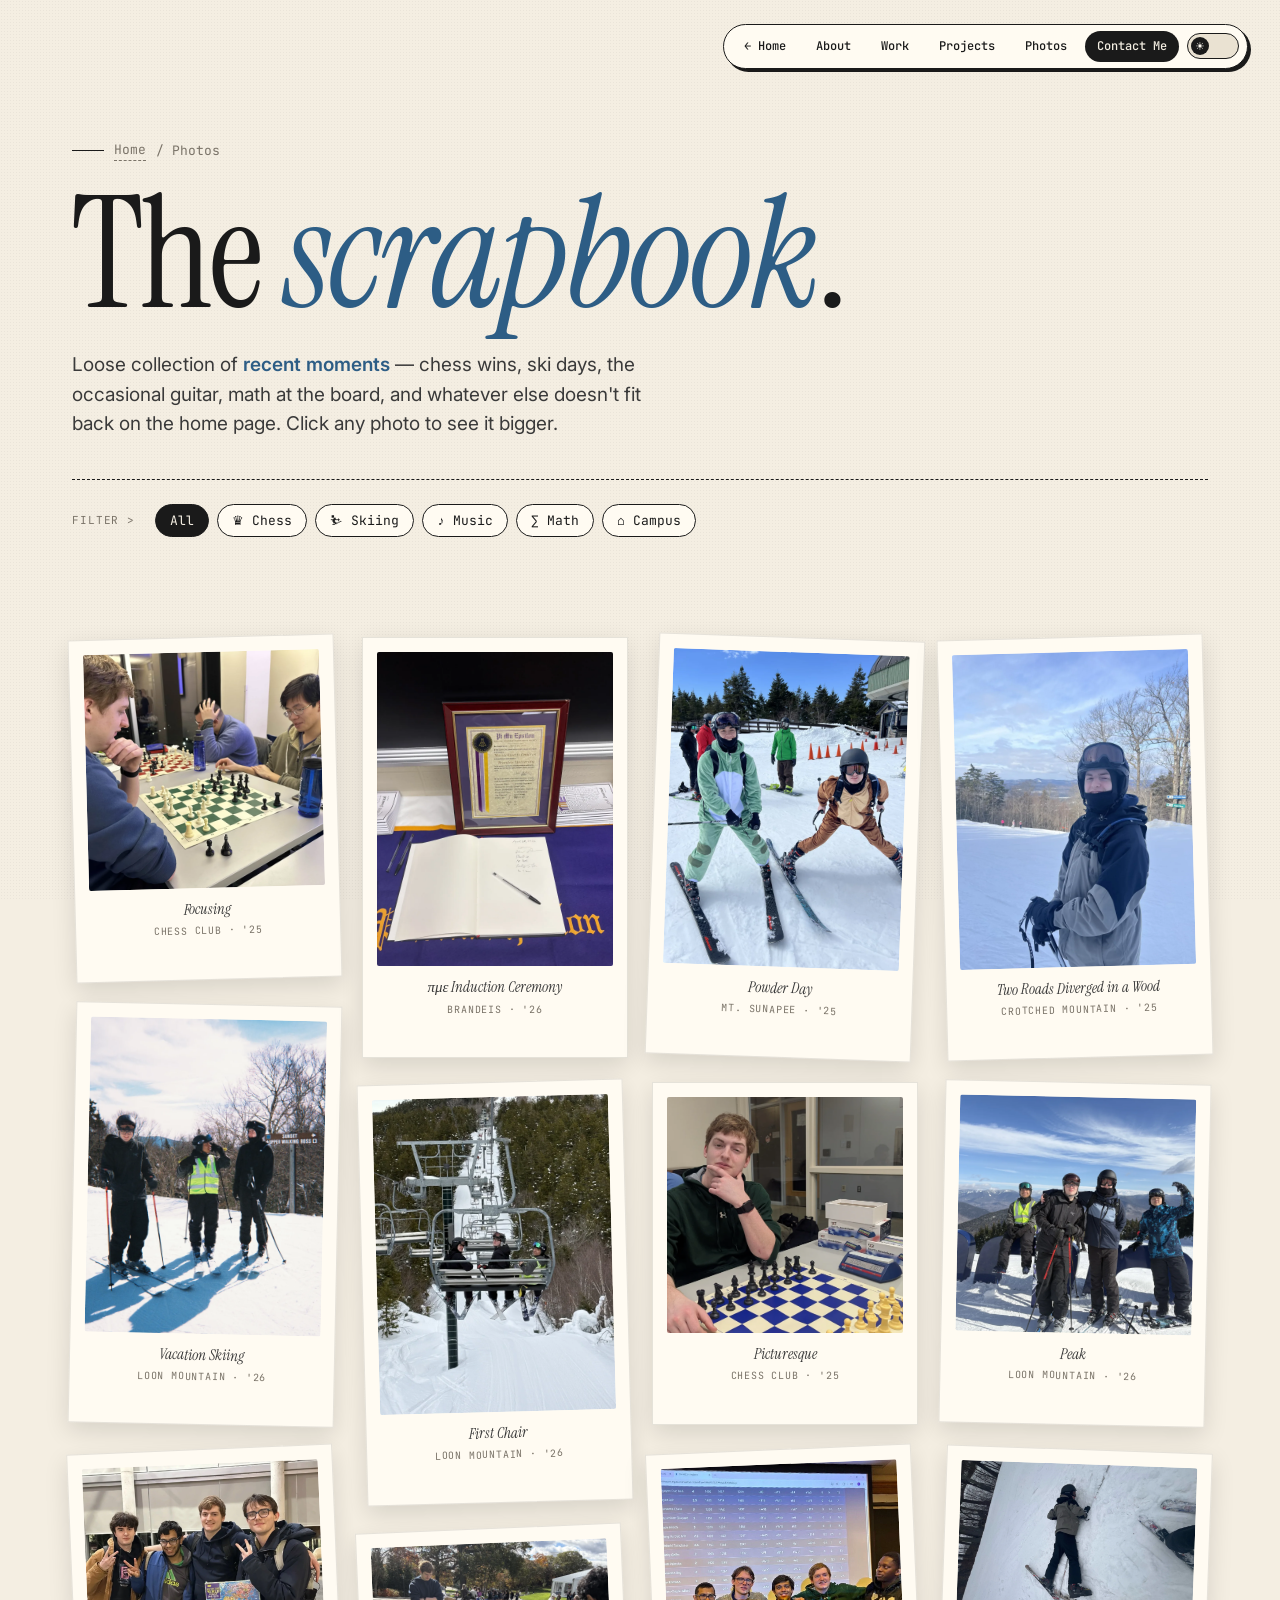
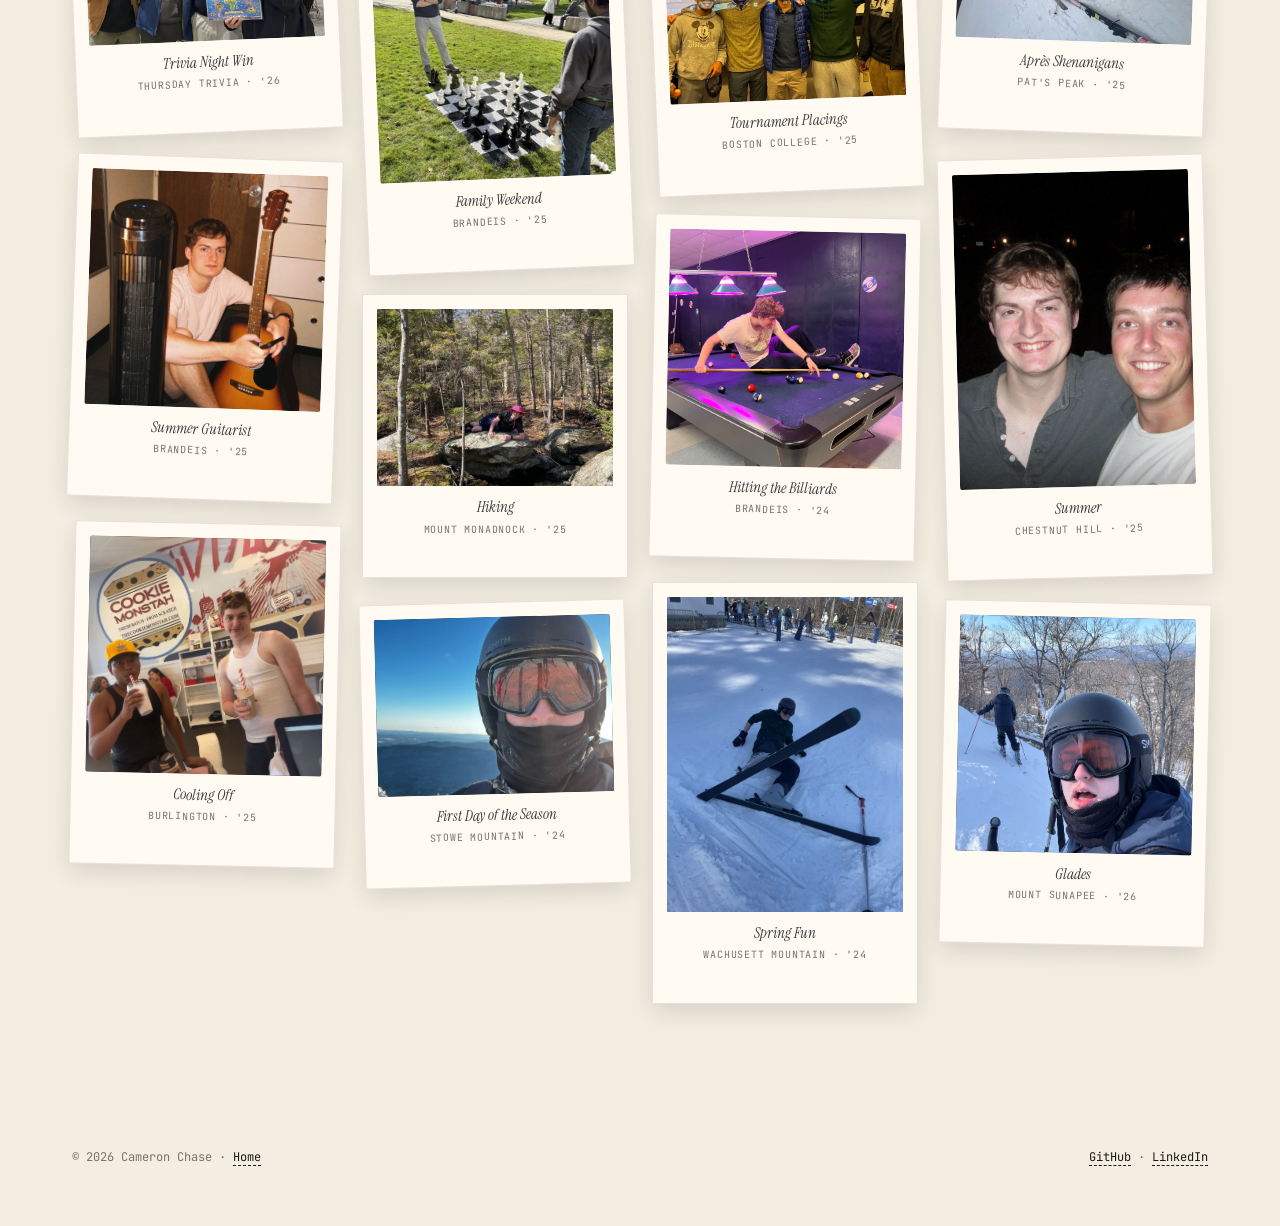
==== commit 95ce10d5: "Light/dark mode toggle" ====
--- a/photos.html
+++ b/photos.html
@@ -11,6 +11,13 @@
 <link rel="preconnect" href="https://fonts.gstatic.com" crossorigin>
 <link href="https://fonts.googleapis.com/css2?family=Instrument+Serif:ital@0;1&family=Inter:wght@400;500;600;700&family=JetBrains+Mono:wght@400;500;600&display=swap" rel="stylesheet">
 <link rel="stylesheet" href="photos.css">
+<script>
+  (function(){
+    var t = localStorage.getItem('theme');
+    if(!t){ t = window.matchMedia('(prefers-color-scheme: dark)').matches ? 'dark' : 'light'; }
+    document.documentElement.setAttribute('data-theme', t);
+  })();
+</script>
 </head>
 <body>
 
@@ -21,6 +28,7 @@
   <a href="#projects">Projects</a>
   <a href="photos.html" class="hide-sm">Photos</a>
   <a href="#contact" class="cta">Contact Me</a>
+  <button class="theme-toggle" id="themeToggle" type="button" aria-label="Toggle dark mode" title="Toggle light/dark mode"><span class="knob"></span></button>
 </nav>
 
 <header class="hero">
@@ -50,102 +58,102 @@
 <div class="container">
   <div class="gallery" id="gallery">
     <figure class="polaroid square" data-cat="chess">
-      <img class="ph" src="images/Chess 1.webp" alt="Chess tournament" loading="lazy">
+      <img class="ph" src="images/scrapbook/Chess 1.webp" alt="Chess tournament" loading="lazy">
       <div class="caption">Focusing</div>
       <div class="meta">Chess Club &middot; '25</div>
     </figure>
     <figure class="polaroid tall" data-cat="ski">
-      <img class="ph" src="images/Ski 1.webp" alt="Skiing" loading="lazy">
+      <img class="ph" src="images/scrapbook/Ski 1.webp" alt="Skiing" loading="lazy">
       <div class="caption">Vacation Skiing</div>
       <div class="meta">Loon Mountain &middot; '26</div>
     </figure>
     <figure class="polaroid wide" data-cat="campus">
-      <img class="ph" src="images/Trivia 1.webp" alt="Trivia Night" loading="lazy">
+      <img class="ph" src="images/scrapbook/Trivia 1.webp" alt="Trivia Night" loading="lazy">
       <div class="caption">Trivia Night Win</div>
       <div class="meta">Thursday Trivia · '26</div>
     </figure>
     <figure class="polaroid square" data-cat="music">
-      <img class="ph" src="images/Guitar 1.webp" alt="Guitar" loading="lazy">
+      <img class="ph" src="images/scrapbook/Guitar 1.webp" alt="Guitar" loading="lazy">
       <div class="caption">Summer Guitarist</div>
       <div class="meta">Brandeis · '25</div>
     </figure>
     <figure class="polaroid square">
-      <img class="ph" src="images/Summer 2.webp" alt="Ice Cream" loading="lazy">
+      <img class="ph" src="images/scrapbook/Summer 2.webp" alt="Ice Cream" loading="lazy">
       <div class="caption">Cooling Off</div>
       <div class="meta">Burlington · '25</div>
     </figure>
     <figure class="polaroid tall" data-cat="math">
-      <img class="ph" src="images/Math 1.webp" alt="Math at the board" loading="lazy">
+      <img class="ph" src="images/scrapbook/Math 1.webp" alt="Math at the board" loading="lazy">
       <div class="caption">&pi;&mu;&epsilon; Induction Ceremony</div>
       <div class="meta">Brandeis · '26</div>
     </figure>
     <figure class="polaroid tall" data-cat="ski">
-      <img class="ph" src="images/Ski 2.webp" alt="Skiing" loading="lazy">
+      <img class="ph" src="images/scrapbook/Ski 2.webp" alt="Skiing" loading="lazy">
       <div class="caption">First Chair</div>
       <div class="meta">Loon Mountain &middot; '26</div>
     </figure>
     <figure class="polaroid square" data-cat="chess">
-      <img class="ph" src="images/Chess 2.webp" alt="Chess" loading="lazy">
+      <img class="ph" src="images/scrapbook/Chess 2.webp" alt="Chess" loading="lazy">
       <div class="caption">Family Weekend</div>
       <div class="meta">Brandeis · '25</div>
     </figure>
     <figure class="polaroid wide">
-      <img class="ph" src="images/Hike 1.webp" alt="Hike" loading="lazy">
+      <img class="ph" src="images/scrapbook/Hike 1.webp" alt="Hike" loading="lazy">
       <div class="caption">Hiking</div>
       <div class="meta">Mount Monadnock &middot; '25</div>
     </figure>
     <figure class="polaroid wide" data-cat="ski">
-      <img class="ph" src="images/Ski 8.webp" alt="Skiing" loading="lazy">
+      <img class="ph" src="images/scrapbook/Ski 8.webp" alt="Skiing" loading="lazy">
       <div class="caption">First Day of the Season</div>
       <div class="meta">Stowe Mountain &middot; '24</div>
     </figure>
     <figure class="polaroid tall" data-cat="ski">
-      <img class="ph" src="images/Ski 3.webp" alt="Skiing" loading="lazy">
+      <img class="ph" src="images/scrapbook/Ski 3.webp" alt="Skiing" loading="lazy">
       <div class="caption">Powder Day</div>
       <div class="meta">Mt. Sunapee &middot; '25</div>
     </figure>
     <figure class="polaroid square" data-cat="chess">
-      <img class="ph" src="images/Chess 3.webp" alt="Chess" loading="lazy">
+      <img class="ph" src="images/scrapbook/Chess 3.webp" alt="Chess" loading="lazy">
       <div class="caption">Picturesque</div>
       <div class="meta">Chess Club &middot; '25</div>
     </figure>
     <figure class="polaroid square" data-cat="chess">
-      <img class="ph" src="images/Chess 4.webp" alt="Chess" loading="lazy">
+      <img class="ph" src="images/scrapbook/Chess 4.webp" alt="Chess" loading="lazy">
       <div class="caption">Tournament Placings</div>
       <div class="meta">Boston College &middot; '25</div>
     </figure>
     <figure class="polaroid square" data-cat="campus">
-      <img class="ph" src="images/Pool 1.webp" alt="pool" loading="lazy">
+      <img class="ph" src="images/scrapbook/Pool 1.webp" alt="pool" loading="lazy">
       <div class="caption">Hitting the Billiards</div>
       <div class="meta">Brandeis &middot; '24</div>
     </figure>
     <figure class="polaroid tall" data-cat="ski">
-      <img class="ph" src="images/Ski 4.webp" alt="Skiing" loading="lazy">
+      <img class="ph" src="images/scrapbook/Ski 4.webp" alt="Skiing" loading="lazy">
       <div class="caption">Spring Fun</div>
       <div class="meta">Wachusett Mountain &middot; '24</div>
     </figure>
     <figure class="polaroid tall" data-cat="ski">
-      <img class="ph" src="images/Ski 5.webp" alt="Skiing" loading="lazy">
+      <img class="ph" src="images/scrapbook/Ski 5.webp" alt="Skiing" loading="lazy">
       <div class="caption">Two Roads Diverged in a Wood</div>
       <div class="meta">Crotched Mountain &middot; '25</div>
     </figure>
     <figure class="polaroid square" data-cat="ski">
-      <img class="ph" src="images/Ski 6.webp" alt="Skiing" loading="lazy">
+      <img class="ph" src="images/scrapbook/Ski 6.webp" alt="Skiing" loading="lazy">
       <div class="caption">Peak</div>
       <div class="meta">Loon Mountain &middot; '26</div>
     </figure>
     <figure class="polaroid wide" data-cat="ski">
-      <img class="ph" src="images/Ski 7.webp" alt="Skiing" loading="lazy">
+      <img class="ph" src="images/scrapbook/Ski 7.webp" alt="Skiing" loading="lazy">
       <div class="caption">Après Shenanigans</div>
       <div class="meta">Pat's Peak &middot; '25</div>
     </figure>
     <figure class="polaroid tall">
-      <img class="ph" src="images/Summer 1.webp" alt="Summer" loading="lazy">
+      <img class="ph" src="images/scrapbook/Summer 1.webp" alt="Summer" loading="lazy">
       <div class="caption">Summer</div>
       <div class="meta">Chestnut Hill &middot; '25</div>
     </figure>
     <figure class="polaroid square" data-cat="ski">
-      <img class="ph" src="images/Ski 9.webp" alt="Skiing" loading="lazy">
+      <img class="ph" src="images/scrapbook/Ski 9.webp" alt="Skiing" loading="lazy">
       <div class="caption">Glades</div>
       <div class="meta">Mount Sunapee &middot; '26</div>
     </figure>
--- a/photos.css
+++ b/photos.css
@@ -11,6 +11,19 @@
   --sky-deep:#4A8FB5;
   --paper:#FFFBF2;
 }
+[data-theme="dark"]{
+  --cream:#15171B;
+  --cream-2:#262B31;
+  --ink:#ECE6DA;
+  --ink-soft:#C6C0B5;
+  --muted:#928C80;
+  --rust:#5BA3D6;
+  --rust-soft:#7AB5D8;
+  --sky:#A8D2E8;
+  --sky-soft:#2A3742;
+  --sky-deep:#6BB3D8;
+  --paper:#1C2026;
+}
 *{box-sizing:border-box;margin:0;padding:0}
 html{scroll-behavior:smooth}
 body{
@@ -19,11 +32,16 @@
   font-family:'Inter',system-ui,-apple-system,sans-serif;
   font-size:17px;line-height:1.55;
   overflow-x:hidden;min-height:100vh;
+  transition:background .3s ease,color .3s ease;
 }
 body::before{
   content:"";position:fixed;inset:0;pointer-events:none;z-index:0;
   background-image:radial-gradient(rgba(0,0,0,0.04) 1px,transparent 1px);
   background-size:3px 3px;mix-blend-mode:multiply;
+}
+[data-theme="dark"] body::before{
+  background-image:radial-gradient(rgba(255,255,255,0.022) 1px,transparent 1px);
+  mix-blend-mode:screen;
 }
 .container{max-width:1200px;margin:0 auto;padding:0 32px;position:relative;z-index:1}
 
@@ -48,6 +66,31 @@
 nav a.active{background:var(--sky);color:var(--ink)}
 nav a.cta{background:var(--ink);color:var(--cream)}
 nav a.cta:hover{background:var(--rust);color:var(--paper)}
+
+/* theme toggle slider */
+.theme-toggle{
+  appearance:none;-webkit-appearance:none;
+  flex:none;cursor:pointer;
+  position:relative;
+  width:52px;height:26px;padding:0;margin-left:2px;
+  border:1.5px solid var(--ink);
+  border-radius:999px;
+  background:var(--cream-2);
+  transition:background .2s;
+}
+.theme-toggle .knob{
+  position:absolute;top:50%;left:3px;
+  transform:translateY(-50%);
+  width:18px;height:18px;border-radius:50%;
+  background:var(--ink);
+  display:flex;align-items:center;justify-content:center;
+  font-size:11px;line-height:1;color:var(--paper);
+  transition:left .22s ease,background .2s;
+}
+.theme-toggle .knob::after{content:"\2600"}            /* ☀ */
+[data-theme="dark"] .theme-toggle .knob{left:31px}
+[data-theme="dark"] .theme-toggle .knob::after{content:"\263E"} /* ☾ */
+
 @media (max-width:600px){
   nav{padding:4px 6px;font-size:11px}
   nav a{padding:6px 10px}
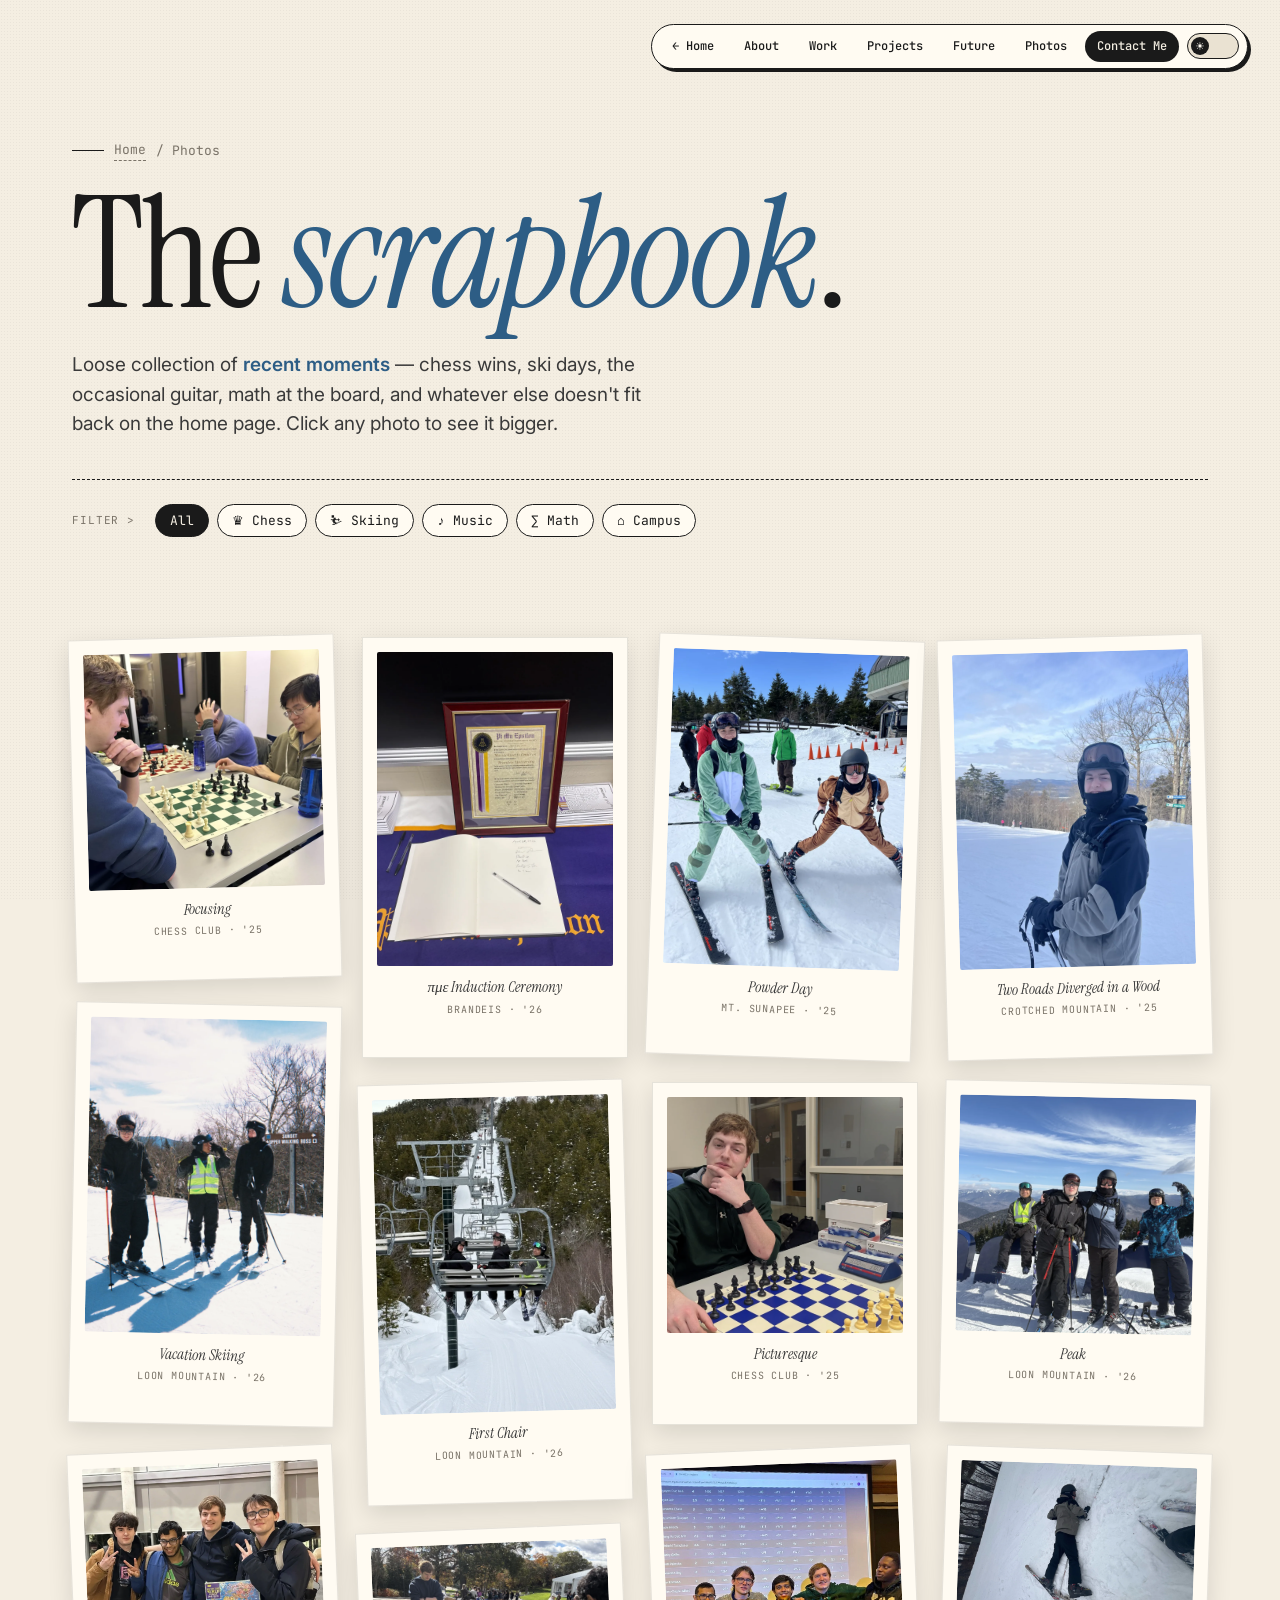
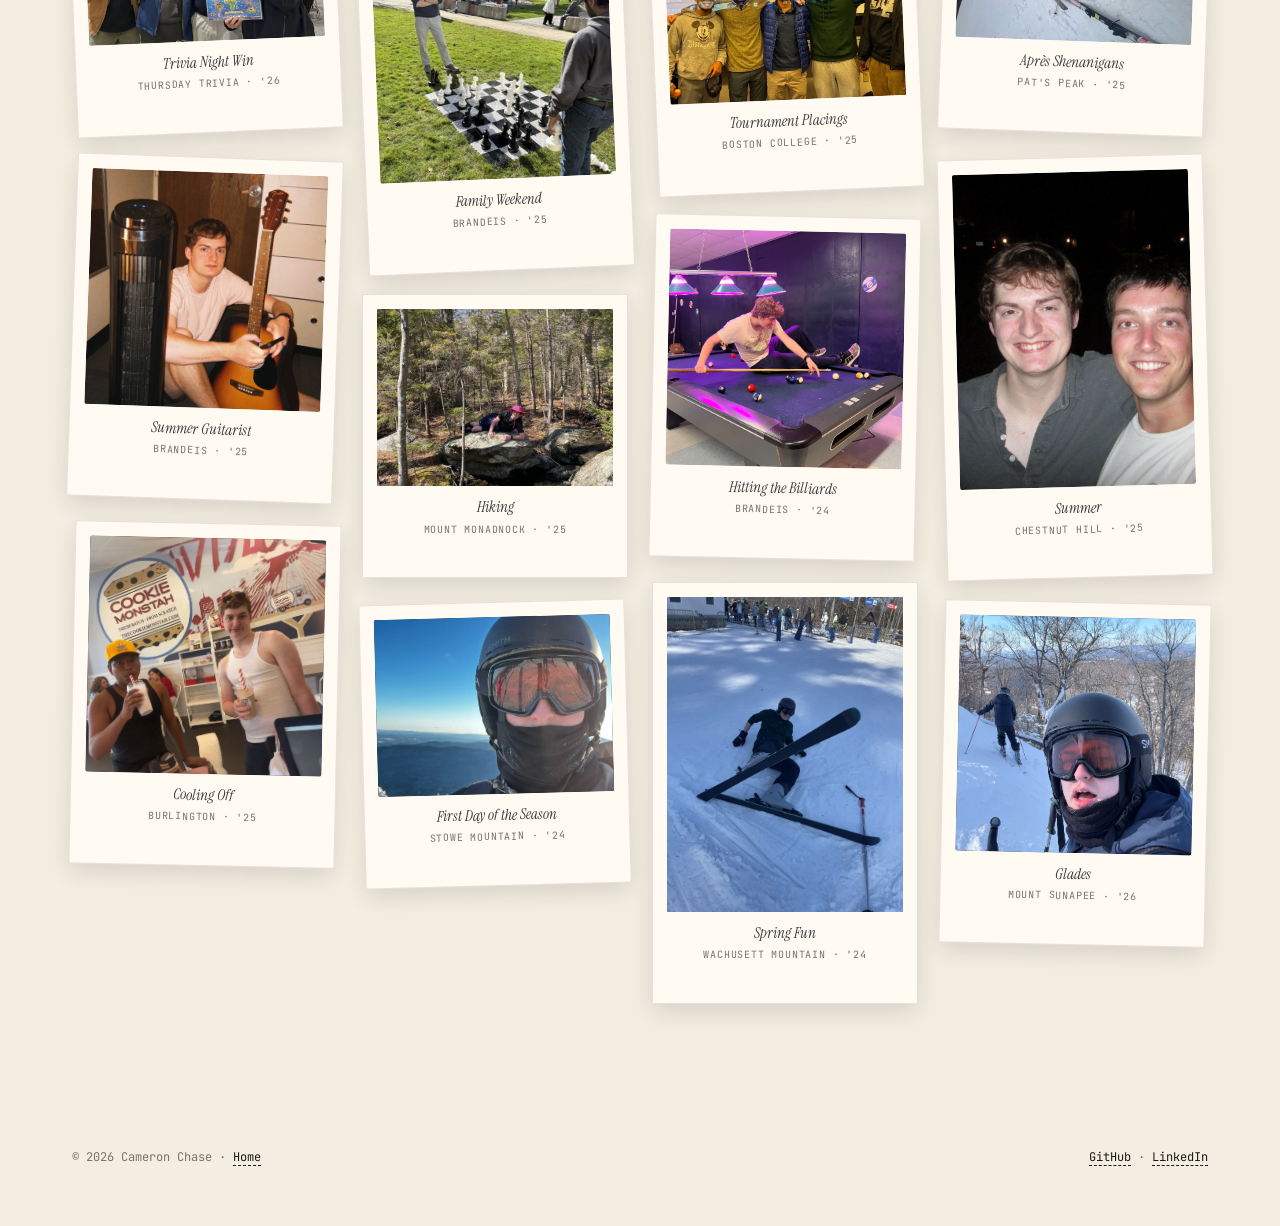
==== commit 087c19ae: "Future" ====
--- a/photos.html
+++ b/photos.html
@@ -23,11 +23,12 @@
 
 <nav>
   <a href="index.html" class="hide-sm">&larr; Home</a>
-  <a href="#about" class="hide-sm">About</a>
-  <a href="#work" class="hide-sm">Work</a>
-  <a href="#projects">Projects</a>
+  <a href="index.html#about" class="hide-sm">About</a>
+  <a href="index.html#work" class="hide-sm">Work</a>
+  <a href="index.html#projects">Projects</a>
+  <a href="index.html#goals">Future</a>
   <a href="photos.html" class="hide-sm">Photos</a>
-  <a href="#contact" class="cta">Contact Me</a>
+  <a href="index.html#contact" class="cta">Contact Me</a>
   <button class="theme-toggle" id="themeToggle" type="button" aria-label="Toggle dark mode" title="Toggle light/dark mode"><span class="knob"></span></button>
 </nav>
 
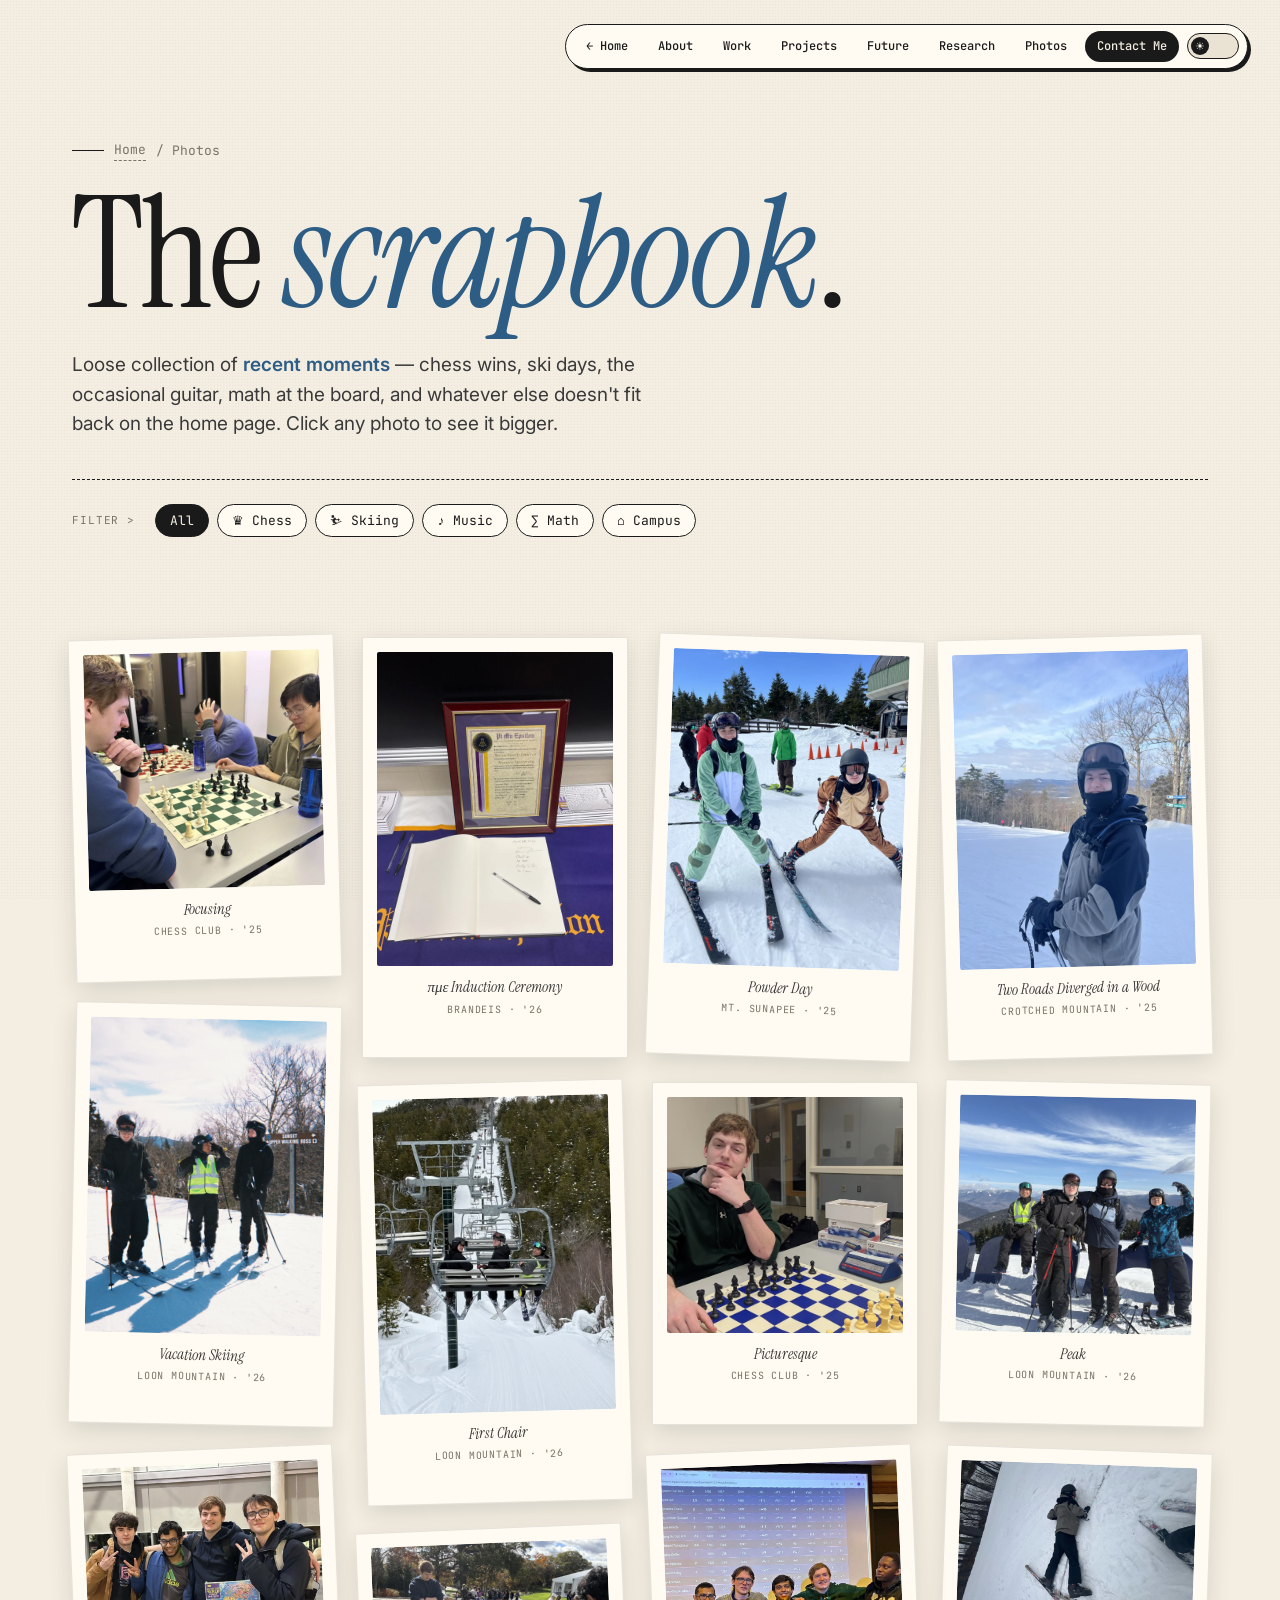
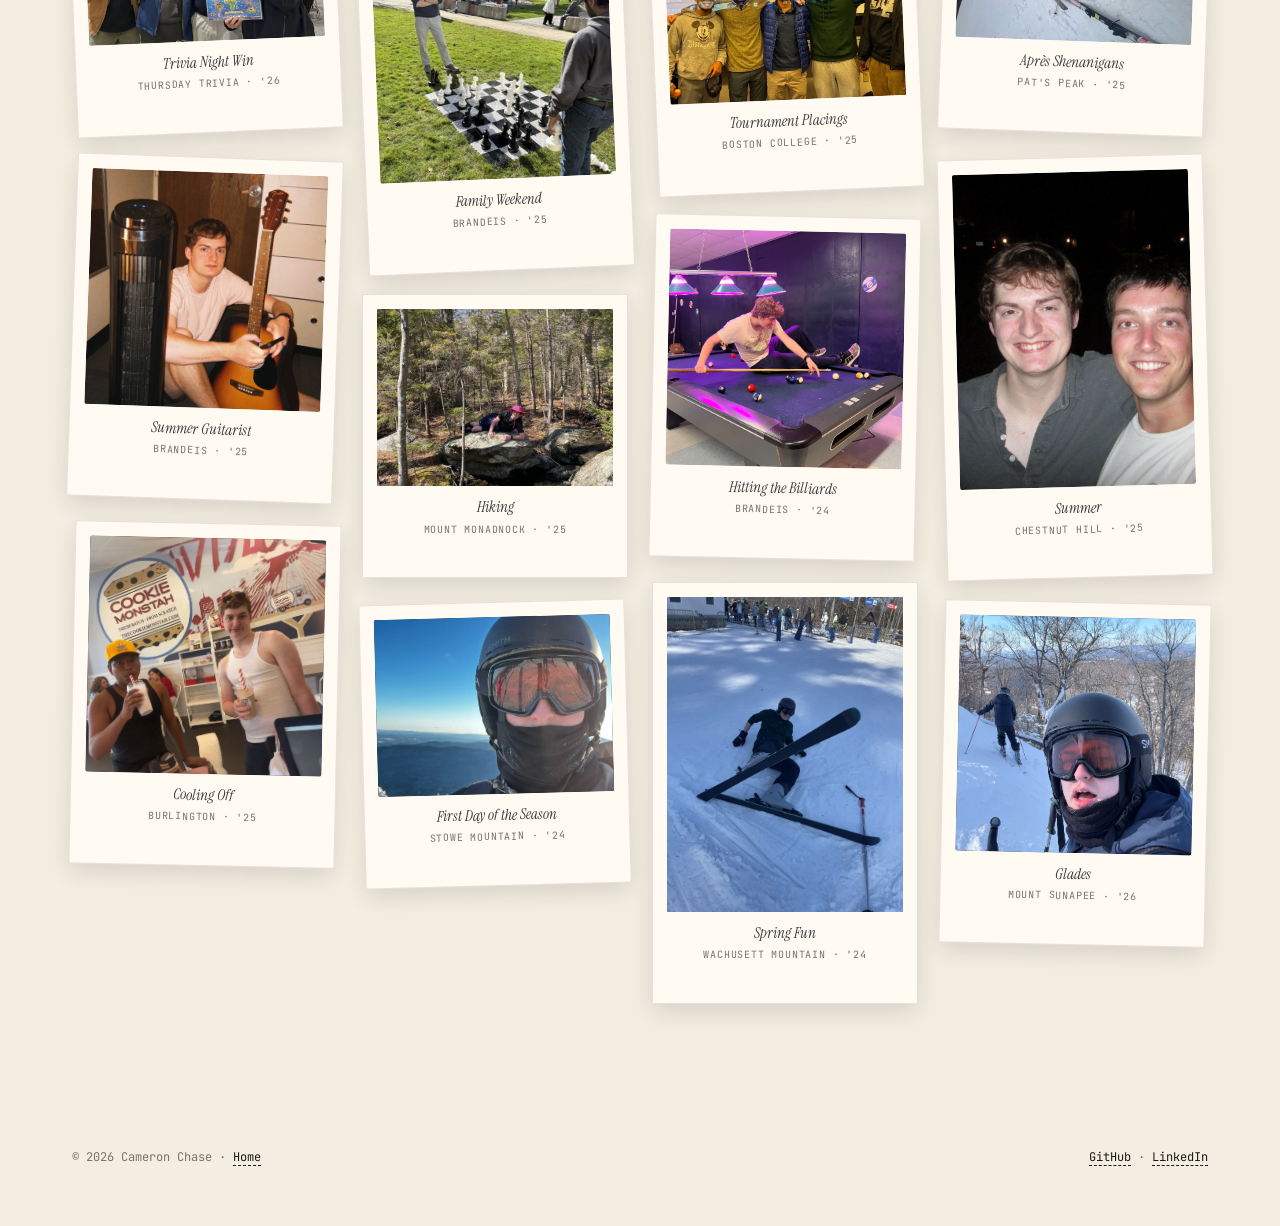
==== commit a4f18257: "Research" ====
--- a/photos.html
+++ b/photos.html
@@ -3,9 +3,18 @@
 <head>
 <meta charset="UTF-8">
 <meta name="viewport" content="width=device-width, initial-scale=1.0">
-<title>Cameron Chase's Photos</title>
-<meta name="description" content="A scrapbook of recent moments — chess, skiing, music, math, and campus life.">
+<title>Photos — Cameron Chase</title>
+<meta name="description" content="A scrapbook of recent moments from Cameron Chase — chess, skiing, music, math, and campus life.">
 <meta name="author" content="Cameron Chase">
+<link rel="canonical" href="https://cameronchase.net/photos.html">
+<meta property="og:title" content="Photos — Cameron Chase">
+<meta property="og:description" content="A scrapbook of recent moments — chess, skiing, music, math, and campus life.">
+<meta property="og:type" content="website">
+<meta property="og:url" content="https://cameronchase.net/photos.html">
+<meta property="og:site_name" content="Cameron Chase">
+<meta property="og:image" content="https://cameronchase.net/images/og.jpg">
+<meta name="twitter:card" content="summary">
+<meta name="twitter:image" content="https://cameronchase.net/images/og.jpg">
 <link rel="icon" type="image/x-icon" href="./images/favicon.ico">
 <link rel="preconnect" href="https://fonts.googleapis.com">
 <link rel="preconnect" href="https://fonts.gstatic.com" crossorigin>
@@ -27,6 +36,7 @@
   <a href="index.html#work" class="hide-sm">Work</a>
   <a href="index.html#projects">Projects</a>
   <a href="index.html#goals">Future</a>
+  <a href="research.html">Research</a>
   <a href="photos.html" class="hide-sm">Photos</a>
   <a href="index.html#contact" class="cta">Contact Me</a>
   <button class="theme-toggle" id="themeToggle" type="button" aria-label="Toggle dark mode" title="Toggle light/dark mode"><span class="knob"></span></button>
